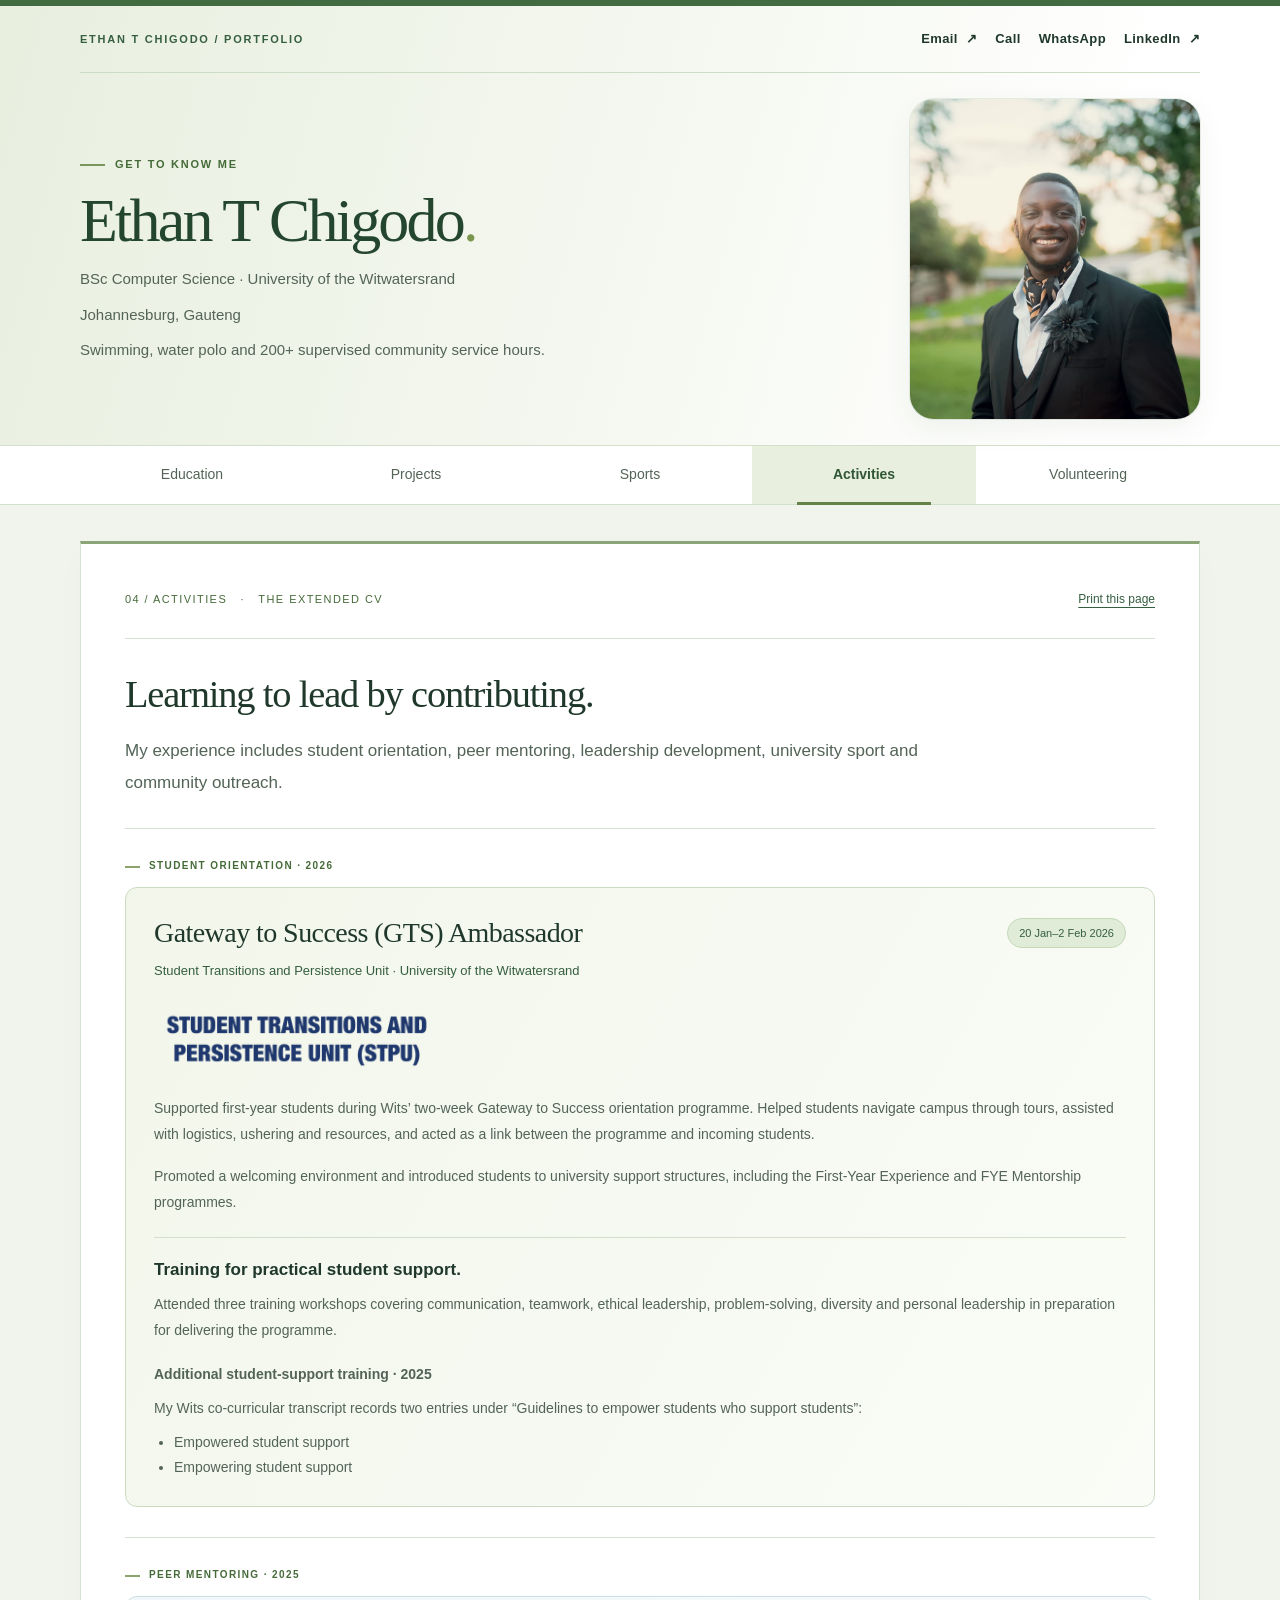
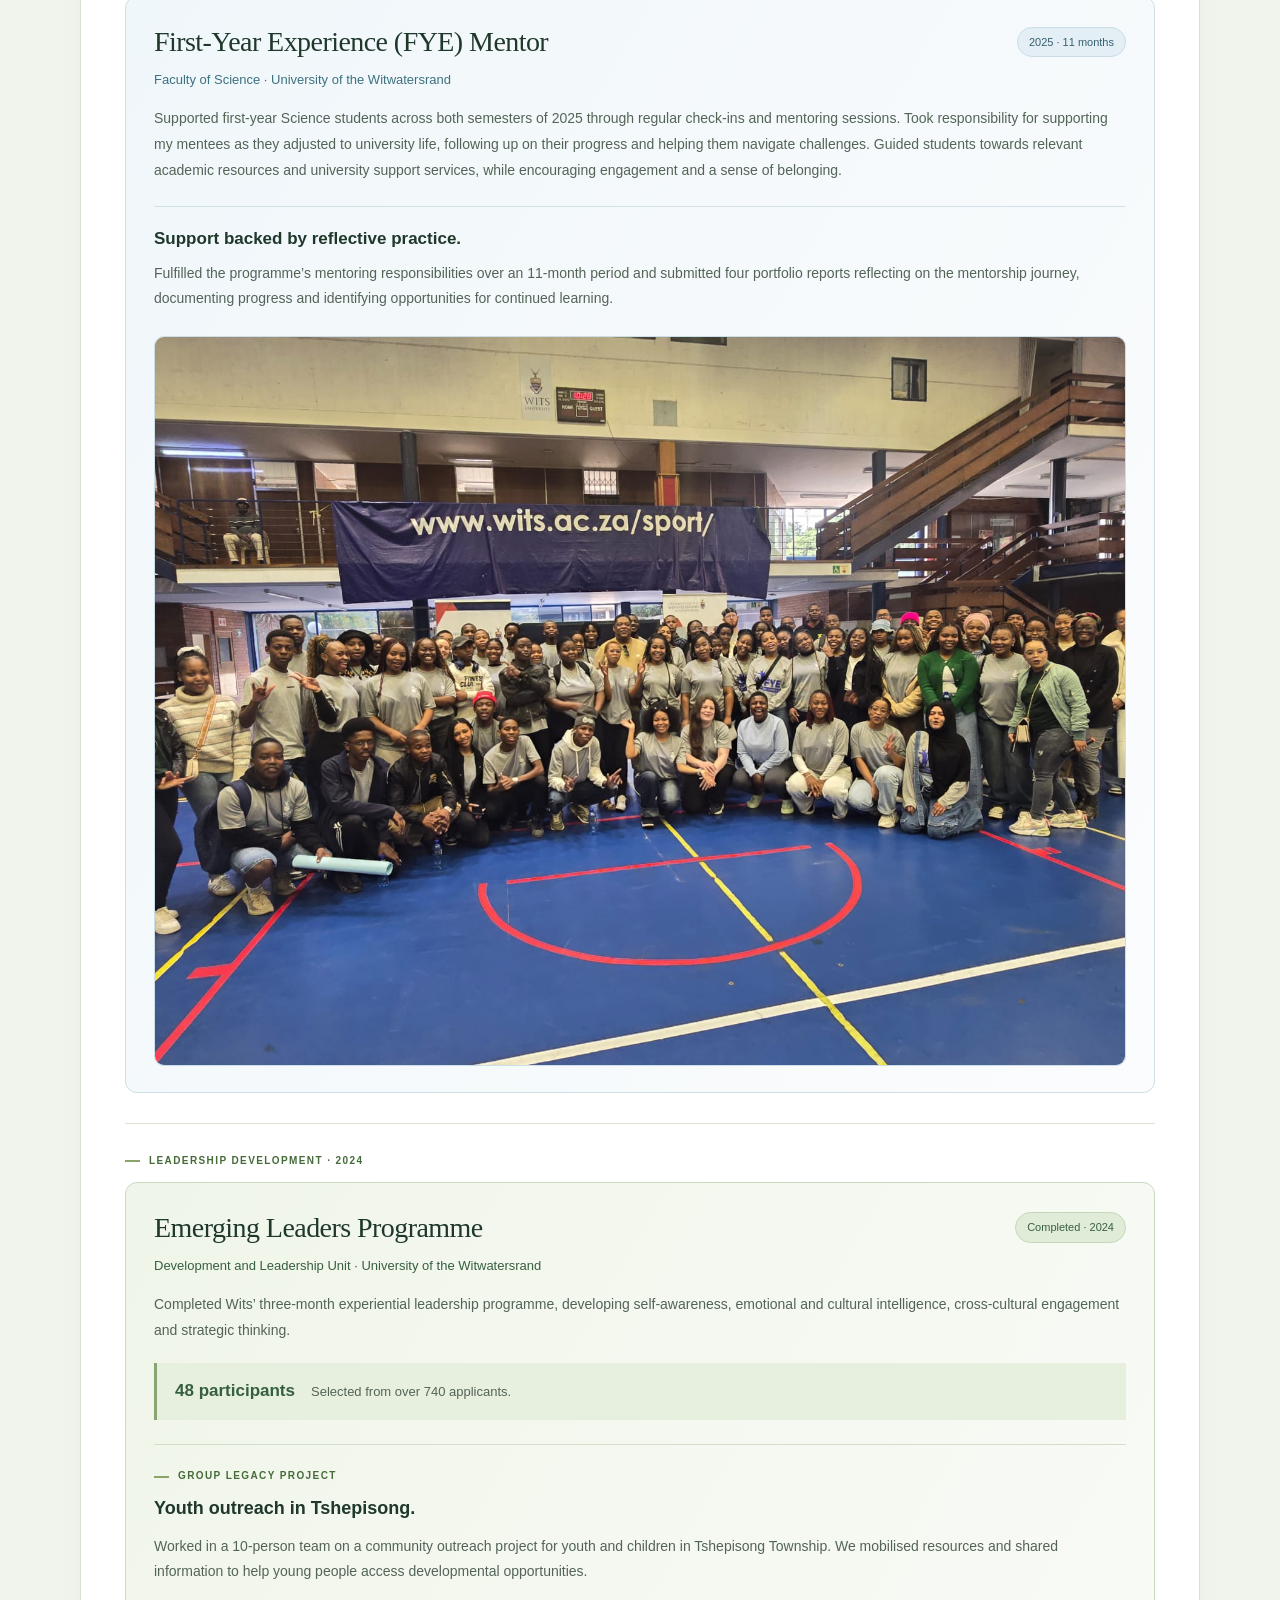
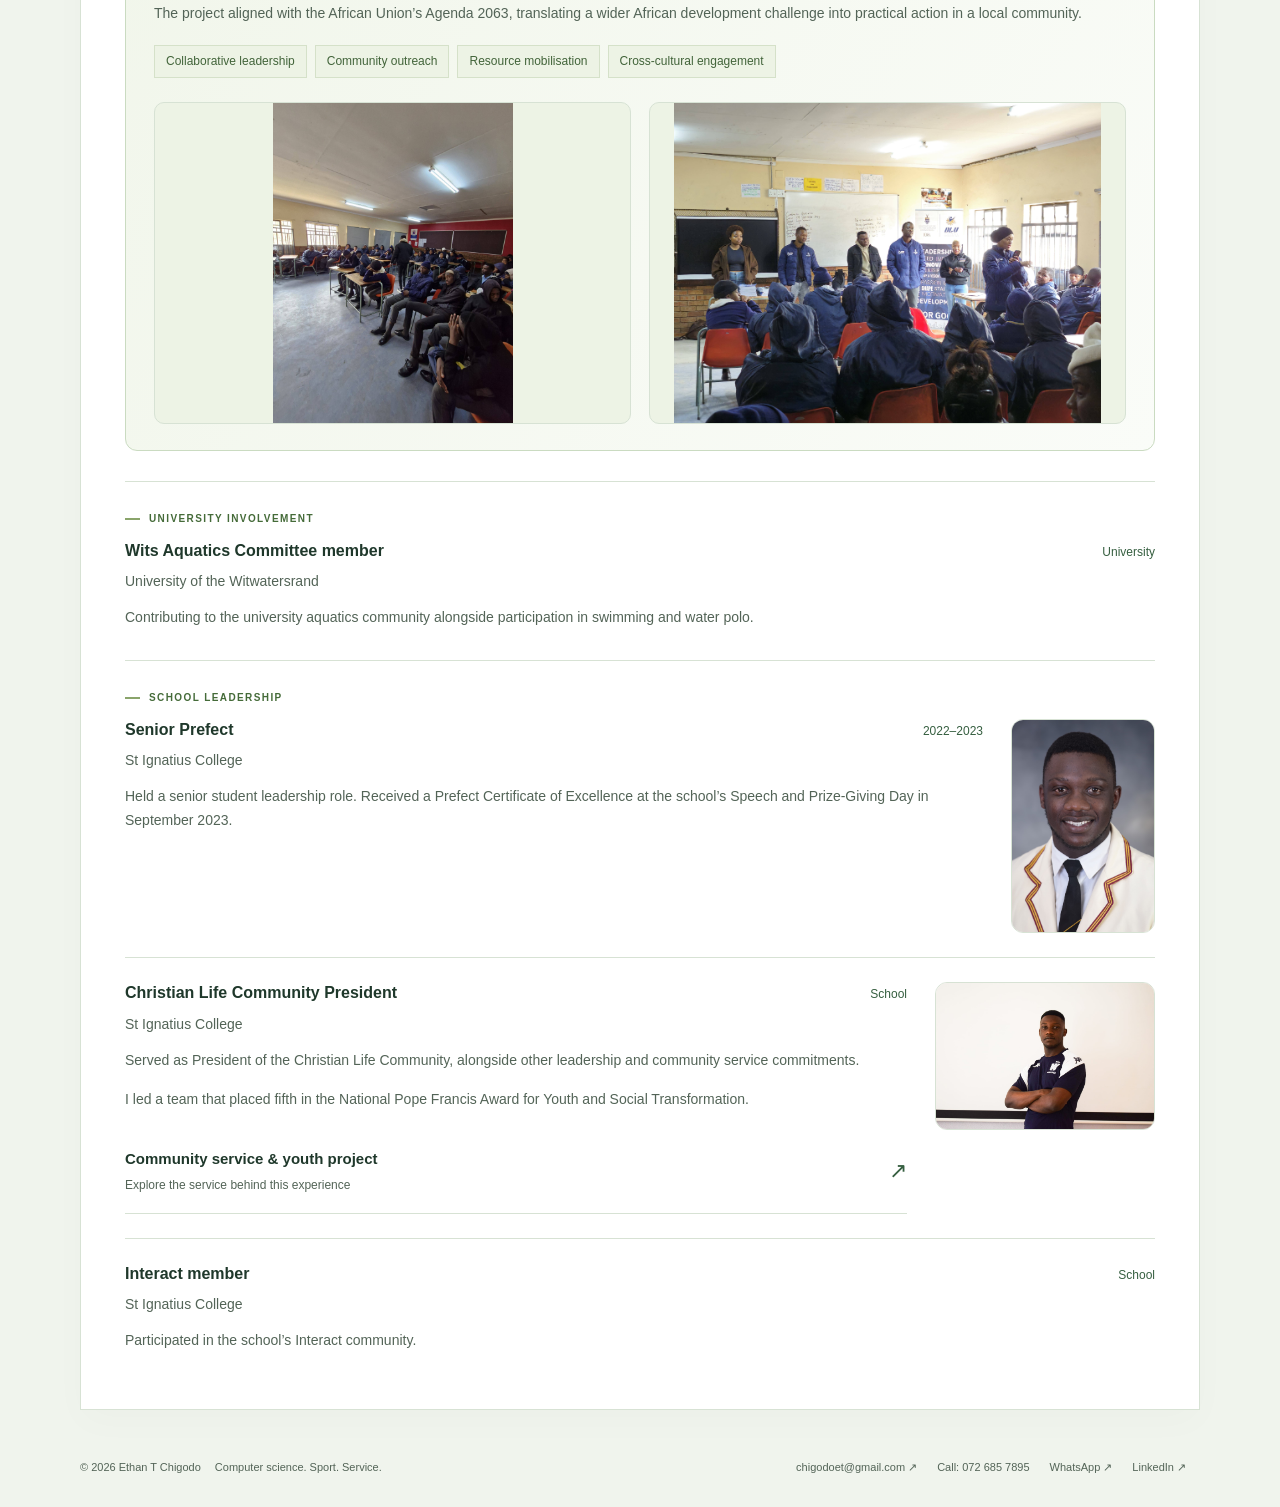
==== activities.html @ ea2d83c1 "Add two Tshepisong legacy project outreach photos" ====
<!doctype html>
<html lang="en"><head><meta charset="utf-8"><meta name="viewport" content="width=device-width, initial-scale=1"><meta name="robots" content="noindex,nofollow,noarchive"><meta name="description" content="Ethan T Chigodo — personal portfolio. Work, education, leadership, sport, and community service."><meta name="theme-color" content="#245c50"><title>Activities | Ethan T Chigodo</title><link rel="icon" href="favicon.svg"><style>
:root{--ink:#172d2b;--muted:#526563;--green:#245c50;--line:#dce3df;--paper:#fff;--wash:#f1f3ef;--serif:Georgia,"Times New Roman",serif}
*{box-sizing:border-box}html{scroll-behavior:smooth}body{margin:0;background:var(--wash);color:var(--ink);font-family:"Segoe UI",Arial,sans-serif;font-size:16px;line-height:1.7;-webkit-font-smoothing:antialiased}
a{color:inherit;text-underline-offset:5px}a:hover{color:var(--green)}a:focus-visible,button:focus-visible,summary:focus-visible{outline:3px solid #97742f;outline-offset:5px}
button{font:inherit}.wrap{width:min(1120px,calc(100% - 64px));margin:auto}.skip{position:absolute;top:-100px;left:24px;padding:12px 20px;background:#fff;z-index:10}.skip:focus{top:10px}
.masthead{background:var(--paper);border-top:6px solid var(--green)}.topline{display:flex;justify-content:space-between;align-items:center;padding:22px 0;border-bottom:1px solid var(--line);font-size:11px;letter-spacing:.16em;text-transform:uppercase;font-weight:600}.topline a{letter-spacing:.03em;text-transform:none;font-size:13px;text-decoration:none}.topline a span{margin-left:12px}
.identity{display:grid;grid-template-columns:1fr 156px;align-items:center;gap:64px;padding:38px 0 40px}.eyebrow{font-size:11px;letter-spacing:.16em;text-transform:uppercase;font-weight:650;color:var(--green);margin:0 0 12px}.name{font-family:var(--serif);font-size:clamp(38px,5.3vw,62px);font-weight:400;letter-spacing:-.045em;line-height:1.1;margin:0 0 12px}.role{font-size:15px;color:var(--green);font-weight:600;margin:0 0 12px}.intro{max-width:740px;margin:0;font-size:15px;color:var(--muted);line-height:1.7}
.portrait{aspect-ratio:4/5;background:#e7ece5;display:grid;place-content:center;position:relative;border:1px solid #d5dfd4;overflow:hidden}.portrait:before,.portrait:after{content:"";position:absolute;border:1px solid #cbd7c9;border-radius:50%;width:220px;height:220px;right:-110px;top:30px}.portrait:after{right:-65px;top:70px}.portrait span{font-family:var(--serif);font-size:54px;z-index:1;font-weight:400;color:#537164}.portrait small{font-size:9px;text-transform:uppercase;letter-spacing:.22em;text-align:center;z-index:1;margin-top:5px;color:#537164}
.navbar{border-top:1px solid var(--line);border-bottom:1px solid var(--line);background:#fff}.tabs{display:grid;grid-template-columns:repeat(5,1fr)}.tabs a{text-decoration:none;text-align:center;position:relative;padding:17px 8px;color:var(--muted);font-size:14px}.tabs a:hover{background:#f4f6f2;color:var(--green)}.tabs a[aria-current]{color:var(--green);font-weight:650}.tabs a[aria-current]:after{content:"";height:3px;background:var(--green);position:absolute;left:20%;right:20%;bottom:-1px}
.document{margin:36px auto 48px;background:#fff;border:1px solid var(--line);box-shadow:0 12px 35px #172d2b05;padding:40px 44px}.document-top{display:flex;align-items:center;justify-content:space-between;gap:20px;padding-bottom:24px;border-bottom:1px solid var(--line);margin-bottom:32px}.document-top p{margin:0;font-size:11px;letter-spacing:.13em;text-transform:uppercase;color:var(--muted)}.print{border:0;background:transparent;color:var(--green);font-size:12px;cursor:pointer;padding:5px 0;text-decoration:underline;text-underline-offset:4px}
.layout{display:grid;grid-template-columns:206px minmax(0,1fr);gap:48px}.sidebar{border-right:1px solid var(--line);padding-right:28px}.side-block{margin-bottom:30px}.side-block h2{font-size:10px;text-transform:uppercase;letter-spacing:.14em;color:var(--green);margin:0 0 12px}.side-block p{margin:0 0 10px;font-size:13px;color:var(--muted)}.side-block strong{display:block;color:var(--ink);font-weight:600}.side-block a{overflow-wrap:anywhere}.side-list{padding:0;margin:0;list-style:none;font-size:13px;color:var(--muted)}.side-list li{padding-bottom:8px}.side-note{border-top:1px solid var(--line);padding-top:20px;font-size:12px;color:var(--muted)}
h1{font-family:var(--serif);font-size:clamp(30px,3vw,40px);font-weight:400;line-height:1.2;letter-spacing:-.03em;margin:0 0 18px}h2{font-size:19px;line-height:1.35;font-weight:600;margin:0 0 13px}h3{font-size:16px;line-height:1.4;font-weight:600;margin:0 0 8px}p{margin:0 0 16px}.lead{font-size:17px;line-height:1.85;color:var(--muted)}.body-copy{color:var(--muted);font-size:15px}.section{border-top:1px solid var(--line);padding-top:28px;margin-top:30px}.section-label{font-size:10px;color:var(--green);text-transform:uppercase;letter-spacing:.14em;margin-bottom:13px;font-weight:600}.feature{background:#edf2ec;border-left:3px solid var(--green);padding:24px 26px;margin:24px 0}.feature p{font-size:15px;color:var(--muted);margin:0}.feature strong{color:var(--ink)}
.facts{display:grid;grid-template-columns:repeat(3,1fr);border-block:1px solid var(--line);margin:28px 0}.fact{padding:23px 18px 23px 0}.fact+.fact{padding-left:22px;border-left:1px solid var(--line)}.fact strong{display:block;font-family:var(--serif);font-size:30px;font-weight:400;line-height:1.25}.fact span{font-size:11px;color:var(--muted);display:block;margin-top:5px}
.link-row{display:flex;align-items:center;justify-content:space-between;gap:20px;border-bottom:1px solid var(--line);padding:18px 0;text-decoration:none}.link-row b{font-size:15px;display:block;font-weight:600}.link-row small{display:block;font-size:12px;color:var(--muted);margin-top:3px}.link-row .arrow{font-size:22px;color:var(--green)}.link-row:hover .arrow{transform:translateX(3px)}
.entry{padding:0 0 24px;margin-bottom:24px;border-bottom:1px solid var(--line)}.entry:last-child{margin-bottom:0;padding-bottom:0;border-bottom:0}.entry-top{display:flex;align-items:baseline;justify-content:space-between;gap:20px}.date{font-size:12px;color:var(--green);white-space:nowrap}.institution{color:var(--green);font-size:13px;margin:0 0 12px}.entry p,.entry li{font-size:14px;color:var(--muted)}.entry ul{padding-left:19px;margin:10px 0 0}.entry li{padding-left:3px;margin:5px 0}
.tags{display:flex;flex-wrap:wrap;gap:8px;list-style:none;padding:0;margin:18px 0 0}.tags li{border:1px solid var(--line);padding:5px 11px;font-size:12px;color:var(--muted);background:#fafbf9}
details{border-block-end:1px solid var(--line);padding:16px 0}summary{cursor:pointer;font-size:14px;color:var(--green);font-weight:600}details p{margin:14px 0 0;font-size:14px;color:var(--muted)}.results{width:100%;border-collapse:collapse;font-size:13px;margin-top:16px}.results th{text-align:left;font-size:10px;text-transform:uppercase;letter-spacing:.08em;color:var(--muted);font-weight:600}.results td,.results th{padding:10px 8px 10px 0;border-bottom:1px solid var(--line)}.results td:last-child,.results th:last-child{text-align:right}.results td:last-child{font-weight:600;color:var(--green)}
.footer{padding-bottom:30px;display:flex;justify-content:space-between;gap:18px;flex-wrap:wrap;font-size:11px;color:var(--muted)}.footer a{text-decoration:none}.footer span{margin-right:14px}.subtle{font-size:12px;color:var(--muted);margin-top:18px}
@media(max-width:850px){.identity{gap:28px;grid-template-columns:1fr 124px}.document{padding:30px}.layout{grid-template-columns:170px minmax(0,1fr);gap:28px}.sidebar{padding-right:20px}}
@media(max-width:640px){.wrap{width:calc(100% - 32px)}.topline{font-size:9px;padding:16px 0}.topline a{font-size:11px}.identity{grid-template-columns:1fr 78px;align-items:start;gap:16px;padding:28px 0}.name{font-size:36px}.portrait span{font-size:30px}.portrait small{font-size:6px;letter-spacing:.08em}.role{font-size:12px}.intro{font-size:13px;grid-column:1/-1}.identity-copy{display:contents}.identity .eyebrow,.identity .name,.identity .role{grid-column:1}.identity .eyebrow{margin-bottom:-8px}.identity .name{margin-bottom:-6px}.portrait{grid-column:2;grid-row:1/4}.intro{margin-top:0}.tabs a{font-size:11px;padding:16px 2px}.document{margin:20px auto 28px;padding:23px 20px}.document-top{margin-bottom:24px;padding-bottom:18px}.document-top p{font-size:9px}.layout{display:flex;flex-direction:column;gap:30px}.sidebar{order:2;border-right:0;border-top:1px solid var(--line);padding:26px 0 0;display:grid;grid-template-columns:1fr 1fr;gap:18px}.side-block{margin:0}.side-note{grid-column:1/-1;margin:0}.lead{font-size:15px}.facts{margin:24px 0}.fact{padding:18px 8px 18px 0}.fact+.fact{padding-left:12px}.fact strong{font-size:27px}.fact span{font-size:10px}.entry-top{display:block}.date{display:block;margin-bottom:8px}.feature{padding:20px}.footer{font-size:10px}}
@media(prefers-reduced-motion:reduce){html{scroll-behavior:auto}*{transition:none!important}}
@media print{@page{size:A4;margin:14mm}body{background:#fff;font-size:10pt}.wrap{width:100%;max-width:none}.masthead{border-top:3px solid var(--green)}.topline,.navbar,.print,.portrait,.footer,.skip{display:none!important}.identity{display:block;padding:20px 0}.name{font-size:32pt}.intro{font-size:10pt;max-width:none}.role{font-size:11pt}.document{border:0;box-shadow:none;margin:0;padding:10px 0}.document-top{padding-bottom:10px;margin-bottom:20px}.layout{display:block}.sidebar{display:none}h1{font-size:24pt}h2{font-size:13pt}.lead,.body-copy,.entry p,.entry li{font-size:10pt}.section{margin-top:18px;padding-top:18px}.entry,.feature,.facts,details{break-inside:avoid}.link-row{padding:10px 0}a{text-decoration:none}summary{list-style:none}details>*{display:block!important}.results{font-size:9pt}.feature{background:#f5f7f3;print-color-adjust:exact}}
/* Portrait: soft edge blending preserves the original photograph. */
.identity{grid-template-columns:minmax(0,1fr) 290px;gap:48px;padding-block:26px}
.portrait{width:290px;height:320px;aspect-ratio:auto;background:transparent;border:0;display:block;overflow:visible}
.portrait:before,.portrait:after{content:none}
.portrait img{display:block;width:100%;height:100%;object-fit:cover;object-position:50% 32%;border-radius:24px;}
@media(max-width:850px){.identity{grid-template-columns:minmax(0,1fr) 220px;gap:28px}.portrait{width:220px;height:270px}}
@media(max-width:640px){.identity{grid-template-columns:minmax(0,1fr) 112px;gap:16px;padding-block:28px}.portrait{width:112px;height:155px;align-self:center}.portrait img{border-radius:14px;object-position:50% 30%}.name{font-size:34px}}
@media print{.portrait{display:none!important}}

.layout.layout-wide{display:block}.layout-wide .content{width:100%;min-width:0}.layout-wide .lead,.layout-wide .body-copy{max-width:850px}.document-request{display:inline-flex;gap:28px;font-size:14px;padding:12px 18px;border:1px solid var(--line);text-decoration:none;color:var(--green);margin-top:10px}.document-request:hover{background:#edf2ec}
/* Greens echo the foliage in the portrait. */
:root{--green:#365f40;--ink:#1f382b;--muted:#536457;--line:#d7e2d4;--wash:#f0f4ed;--sage:#e6eedf}
.masthead{background:linear-gradient(105deg,#e8efdf 0%,#f4f7ef 48%,#fff 85%);border-top-color:#426b42}
.topline{border-bottom-color:#cddcc5}.topline>span{color:#365f40}
.eyebrow{display:flex;align-items:center;gap:10px;color:#456b39}
.eyebrow:before{content:"";width:25px;height:2px;background:#78965d;flex-shrink:0}
.name{color:#24462f}.name>span{color:#7b964e}.role{color:#456b39}
.portrait img{box-shadow:0 0 0 1px #66804e22,0 10px 28px #35552d12}
.navbar{border-color:#d2dfca}.tabs a:hover{background:#f0f5e9;color:#365f40}
.tabs a[aria-current]{background:#e8efdf;color:#305735}.tabs a[aria-current]:after{background:#648447}
.document{border-top:3px solid #8ba578}.document-top{border-bottom-color:#d7e2d4}.document-top p{color:#476b3a}
.section-label{color:#456b39}.section-label:before{content:"";display:inline-block;width:15px;height:2px;background:#8aa46b;vertical-align:middle;margin-right:9px}
.feature{background:#edf3e5;border-left-color:#6b8c4e}.fact strong{color:#426b36}
.tags li{background:#edf3e5;border-color:#d5e1c9;color:#42643a}
.document-request{border-color:#b7cba9;color:#365f40;background:#f6f9f1}.document-request:hover{background:#e6eedb}
.edu-jump a:hover,.edu-jump a[aria-current]{background:#e8efdf;color:#365f40}
.study-year>summary{background:#edf3e5}.course-card--cs{background:#f7faf2;border-color:#c0d3af}
@media print{.masthead{background:#fff}.document{border-top:0}.portrait img{box-shadow:none}}

/* Accessible photo viewer for touch, mouse, and keyboard. */
.portrait-open{display:block;position:relative;width:100%;height:100%;padding:0;border:0;background:transparent;border-radius:24px;cursor:zoom-in}
.portrait-open:focus-visible{outline:3px solid #648447;outline-offset:5px}
.portrait-expand{position:absolute;right:12px;bottom:12px;display:grid;place-items:center;width:34px;height:34px;border:1px solid #ffffff70;border-radius:50%;background:#24462fcc;color:#fff;font-size:24px;line-height:1;pointer-events:none}
.photo-viewer{border:0;padding:0;background:transparent;overflow:visible;max-width:calc(100vw - 40px);max-height:calc(100vh - 40px);max-height:calc(100dvh - 40px)}
.photo-viewer::backdrop{background:rgba(15,29,20,.78);backdrop-filter:blur(5px);-webkit-backdrop-filter:blur(5px)}
.photo-viewer img{display:block;width:auto;height:auto;max-width:min(90vw,720px);max-height:88vh;max-height:88dvh;object-fit:contain;border-radius:12px;box-shadow:0 18px 70px #0005}
.photo-close{position:absolute;top:10px;right:10px;display:grid;place-items:center;width:44px;height:44px;padding:0;border:1px solid #fff7;border-radius:50%;background:#fff;color:#24462f;font-size:30px;line-height:1;cursor:pointer;box-shadow:0 2px 12px #0003}
.photo-close:hover{background:#e8efdf}
html.photo-viewing{overflow:hidden}
@media(max-width:640px){.portrait-open{border-radius:14px}.portrait-expand{width:27px;height:27px;right:7px;bottom:7px;font-size:20px}.photo-viewer{max-width:calc(100vw - 24px)}.photo-viewer img{max-width:calc(100vw - 24px);max-height:88vh;max-height:88dvh;border-radius:10px}}
@media print{.photo-viewer,.portrait-expand{display:none!important}}

/* Keep the actual portrait in print and PDF output. */
@media print{
  html.photo-viewing{overflow:visible}
  .identity{display:grid!important;grid-template-columns:minmax(0,1fr) 30mm;align-items:center;gap:8mm;padding:6mm 0;break-inside:avoid}
  .identity-copy{display:block}.identity .eyebrow,.identity .name,.identity .role,.identity .intro{grid-column:auto;margin-bottom:3mm}
  .identity .intro{margin-bottom:0}
  .portrait{display:block!important;position:relative;width:30mm;height:38mm;grid-column:auto;grid-row:auto;align-self:center;overflow:hidden;border:0;background:transparent}
  .portrait-open{display:block;width:100%;height:100%;padding:0;border:0;background:transparent;outline:0!important;box-shadow:none}
  .portrait img{display:block;width:100%;height:100%;object-fit:cover;object-position:50% 32%;border-radius:3mm;box-shadow:none}
  .photo-viewer,.portrait-expand{display:none!important}
}

/* Contact links work directly on mobile and desktop. */
.topline{flex-wrap:wrap;gap:12px}.header-contact{display:flex;align-items:center;flex-wrap:wrap;gap:18px}
.header-contact a{white-space:nowrap}.topline .header-contact a span{margin-left:4px}
.footer-contact{display:flex;align-items:center;flex-wrap:wrap;gap:8px 20px}
.footer-contact a{white-space:nowrap}.footer-contact a:hover{text-decoration:underline}
.print-contact{display:none}
@media(max-width:640px){.header-contact{gap:16px}.footer-contact{gap:8px 15px}.topline{align-items:flex-start}}
@media print{.print-contact{display:block;font-size:9pt;line-height:1.6;color:var(--ink);margin:2mm 0 0}.print-contact a{white-space:nowrap}}
/* Six portfolio sections. */.tabs{grid-template-columns:repeat(6,minmax(0,1fr))}@media(max-width:640px){.tabs{grid-template-columns:repeat(3,minmax(0,1fr))}.tabs a{font-size:12px;padding:12px 4px}}/* A compact profile replaces the separate About page. */.tabs{grid-template-columns:repeat(5,minmax(0,1fr))}@media(max-width:640px){.identity{padding-block:17px}.tabs{grid-template-columns:repeat(3,minmax(0,1fr))}.tabs a{font-size:12px;padding:12px 4px}}.elp-section{scroll-margin-top:24px}.elp-card{padding:26px 28px;border:1px solid #cadbc1;border-radius:12px;background:linear-gradient(120deg,#f0f5e9,#fafcf8)}.elp-card .entry-top{align-items:center;margin-bottom:8px}.elp-card h2{font-family:var(--serif);font-size:28px;letter-spacing:-.02em;font-weight:400;margin:0}.elp-status{font-size:11px;color:#365f40;background:#e0ecd8;border:1px solid #c4d8b8;border-radius:20px;padding:5px 11px;white-space:nowrap}.elp-intro,.elp-legacy p{font-size:14px;line-height:1.85;color:var(--muted)}.elp-card .institution{margin-bottom:15px}.elp-selection{display:flex;align-items:baseline;flex-wrap:wrap;gap:8px 16px;margin:20px 0 24px;padding:14px 18px;border-left:3px solid #8aa574;background:#e7efdf}.elp-selection strong{font-size:17px;font-weight:600;color:#365f40}.elp-selection span{font-size:13px;color:var(--muted)}.elp-legacy{border-top:1px solid #d3dfcb;padding-top:22px}.elp-legacy .section-label{font-size:10px;line-height:1.7;color:#456b39;margin-bottom:12px}.elp-legacy h3{font-size:18px;margin-bottom:12px}.elp-legacy p:last-child{margin-bottom:0}@media(max-width:640px){.elp-card{padding:21px 18px}.elp-card .entry-top{display:flex;align-items:flex-start;flex-direction:column;gap:12px;margin-bottom:14px}.elp-card h2{font-size:26px}.elp-selection{padding:13px 15px;gap:3px 12px}.elp-status{font-size:10px}.elp-card .tags{gap:7px}.elp-card .tags li{font-size:11px;padding:4px 8px}}@media print{.elp-card{background:#fff;border:1px solid var(--line);padding:5mm;break-inside:avoid}.elp-card h2{font-size:18pt}.elp-selection{margin:4mm 0}.elp-intro,.elp-legacy p{font-size:10pt}.elp-status{font-size:8pt}.elp-selection strong{font-size:11pt}.elp-selection span{font-size:9pt}}.mentor-section{scroll-margin-top:24px}.mentor-card{background:linear-gradient(120deg,#f0f7fa,#fbfcfd);border-color:#cddfe5}.mentor-card .elp-status{background:#e3eff4;border-color:#c8dde6;color:#355f70}.mentor-card .institution{color:#3d7180}.mentor-reflection{border-top:1px solid #d3e1e7;padding-top:20px;margin-top:22px}.mentor-reflection h3{font-size:17px;margin-bottom:10px}.mentor-reflection p{font-size:14px;line-height:1.85;color:var(--muted);margin:0}.mentor-card .tags li{background:#edf4f7;border-color:#d2e2e8;color:#426976}@media print{.mentor-card{background:#fff}.mentor-reflection p{font-size:10pt}}.gts-section{scroll-margin-top:24px}.gts-card{background:linear-gradient(120deg,#f2f6ea,#fafcf7)}.gts-card .mentor-reflection{border-top-color:#d3dfcb}@media print{.gts-card{background:#fff}}/* Give the location its own, more prominent line. */.profile-location{display:block;font-size:18px;line-height:1.45;font-weight:600;color:var(--ink);margin-bottom:5px}.profile-summary{display:block}@media(max-width:640px){.profile-location{font-size:16px;line-height:1.4;margin-bottom:5px}}@media print{.profile-location{font-size:11pt}}/* Consistent supporting typography in the shared profile. */
.identity .role,.identity .intro,.identity .profile-location,.identity .profile-summary{font-family:"Segoe UI",Arial,sans-serif;font-size:15px;font-weight:400;line-height:1.7;color:var(--muted);letter-spacing:normal}
.identity .role{margin:0 0 10px}.identity .intro{margin:0}.identity .profile-location{margin:0 0 10px}.identity .profile-summary{margin:0}
@media(max-width:640px){.identity .role,.identity .intro,.identity .profile-location,.identity .profile-summary{font-size:13px;line-height:1.7}}
@media print{.identity .role,.identity .intro,.identity .profile-location,.identity .profile-summary{font-size:10pt;line-height:1.6}.identity .role,.identity .profile-location{margin-bottom:2mm}}
.prefect-entry{display:grid;grid-template-columns:minmax(0,1fr) 144px;gap:28px;align-items:start}.prefect-portrait{display:block;width:144px;height:auto;border-radius:12px;border:1px solid var(--line)}.prefect-copy{min-width:0}@media(max-width:640px){.prefect-entry{grid-template-columns:minmax(0,1fr) 96px;gap:16px}.prefect-portrait{width:96px}}@media print{.prefect-entry{grid-template-columns:minmax(0,1fr) 26mm;break-inside:avoid}.prefect-portrait{width:26mm}}
.clc-entry{display:grid;grid-template-columns:minmax(0,1fr) 220px;gap:28px;align-items:start}.clc-copy{min-width:0}.clc-portrait{display:block;width:220px;height:auto;border-radius:12px;border:1px solid var(--line)}@media(max-width:640px){.clc-entry{grid-template-columns:1fr;gap:16px}.clc-portrait{width:min(100%,220px)}}@media print{.clc-entry{grid-template-columns:minmax(0,1fr) 40mm;break-inside:avoid}.clc-portrait{width:40mm}}
.mentor-group-photo{margin:24px 0 0}.mentor-group-photo img{display:block;width:100%;height:auto;border-radius:10px;border:1px solid #cbdfe8}@media print{.mentor-group-photo{break-inside:avoid}.mentor-group-photo img{max-height:85mm;width:auto;max-width:100%;object-fit:contain}}
.stpu-logo{display:block;width:300px;max-width:100%;height:auto;margin:16px 0 22px}@media(max-width:640px){.stpu-logo{width:250px}}@media print{.stpu-logo{width:65mm;break-inside:avoid}}
.student-support-training{margin-top:18px}.student-support-training p{margin:0 0 8px}.student-support-training ul{margin:8px 0 0;padding-left:20px;color:var(--muted);font-size:14px;line-height:1.8}
.legacy-photo-gallery{display:grid;grid-template-columns:1fr 1fr;gap:18px;margin-top:24px;align-items:stretch}.legacy-photo-gallery figure{margin:0;min-width:0;background:#edf3e5;border:1px solid var(--line);border-radius:10px;overflow:hidden;display:grid;place-items:center}.legacy-photo-gallery img{display:block;width:100%;height:320px;object-fit:contain}@media(max-width:640px){.legacy-photo-gallery{grid-template-columns:1fr;gap:16px}.legacy-photo-gallery img{height:auto;max-height:380px;object-fit:contain}}@media print{.legacy-photo-gallery{grid-template-columns:1fr 1fr;gap:5mm;break-inside:avoid}.legacy-photo-gallery img{height:55mm}}
</style></head>
<body><a class="skip" href="#main">Skip to content</a><header class="masthead"><div class="wrap"><div class="topline"><span>Ethan T Chigodo / Portfolio</span><div class="header-contact" aria-label="Contact Ethan"><a href="mailto:chigodoet@gmail.com">Email <span aria-hidden="true">↗</span></a><a href="tel:+27726857895" aria-label="Call Ethan on +27 72 685 7895">Call</a><a href="https://wa.me/27726857895" aria-label="WhatsApp Ethan on +27 72 685 7895">WhatsApp</a><a href="https://www.linkedin.com/in/ethan-t-chigodo-1a5294336/" target="_blank" rel="noopener noreferrer" aria-label="Ethan T Chigodo on LinkedIn (opens in a new tab)">LinkedIn <span aria-hidden="true">↗</span></a></div></div><div class="identity"><div class="identity-copy"><p class="eyebrow">Get to know me</p><p class="name">Ethan T Chigodo<span aria-hidden="true">.</span></p><p class="role">BSc Computer Science · University of the Witwatersrand</p><p class="intro"><span class="profile-location">Johannesburg, Gauteng</span><span class="profile-summary">Swimming, water polo and 200+ supervised community service hours.</span></p><p class="print-contact"><a href="mailto:chigodoet@gmail.com">chigodoet@gmail.com</a> · <a href="tel:+27726857895">+27 72 685 7895</a> · <a href="https://wa.me/27726857895">WhatsApp</a> · <a href="https://www.linkedin.com/in/ethan-t-chigodo-1a5294336/">LinkedIn</a></p></div><div class="portrait"><button class="portrait-open" type="button" aria-label="Enlarge photo of Ethan T Chigodo" aria-haspopup="dialog" aria-controls="portrait-viewer"><img src="images/ethan-portrait.jpg" alt="Ethan T Chigodo" width="290" height="320" decoding="async" fetchpriority="high"></button></div></div></div></header><nav class="navbar" aria-label="Main navigation"><div class="wrap tabs"><a href="education.html?v=profile-20261021">Education</a><a href="projects.html?v=profile-20261021">Projects</a><a href="sports.html?v=profile-20261021">Sports</a><a href="activities.html?v=profile-20261021" aria-current="page">Activities</a><a href="volunteering.html?v=profile-20261021">Volunteering</a></div></nav>
<main id="main" class="wrap document"><div class="document-top"><p>04 / Activities &nbsp; · &nbsp; The extended CV</p><button class="print" type="button" onclick="window.print()">Print this page</button></div><div class="layout layout-wide"><div class="content"><h1>Learning to lead by contributing.</h1><p class="lead">My experience includes student orientation, peer mentoring, leadership development, university sport and community outreach.</p><section class="section gts-section" id="gts-ambassador" aria-labelledby="gts-title"><p class="section-label">Student orientation · 2026</p><div class="elp-card gts-card"><div class="entry-top"><h2 id="gts-title">Gateway to Success (GTS) Ambassador</h2><span class="elp-status">20 Jan–2 Feb 2026</span></div><p class="institution">Student Transitions and Persistence Unit · University of the Witwatersrand</p><img class="stpu-logo" src="images/wits-stpu-logo.png" alt="Student Transitions and Persistence Unit (STPU)" loading="lazy" decoding="async"><p class="elp-intro">Supported first-year students during Wits’ two-week Gateway to Success orientation programme. Helped students navigate campus through tours, assisted with logistics, ushering and resources, and acted as a link between the programme and incoming students.</p><p class="elp-intro">Promoted a welcoming environment and introduced students to university support structures, including the First-Year Experience and FYE Mentorship programmes.</p><div class="mentor-reflection"><h3>Training for practical student support.</h3><p>Attended three training workshops covering communication, teamwork, ethical leadership, problem-solving, diversity and personal leadership in preparation for delivering the programme.</p><div class="student-support-training"><p><strong>Additional student-support training · 2025</strong></p><p>My Wits co-curricular transcript records two entries under “Guidelines to empower students who support students”:</p><ul><li>Empowered student support</li><li>Empowering student support</li></ul></div></div></div></section><section class="section mentor-section" id="fye-mentoring" aria-labelledby="mentor-title"><p class="section-label">Peer mentoring · 2025</p><div class="elp-card mentor-card"><div class="entry-top"><h2 id="mentor-title">First-Year Experience (FYE) Mentor</h2><span class="elp-status">2025 · 11 months</span></div><p class="institution">Faculty of Science · University of the Witwatersrand</p><p class="elp-intro">Supported first-year Science students across both semesters of 2025 through regular check-ins and mentoring sessions. Took responsibility for supporting my mentees as they adjusted to university life, following up on their progress and helping them navigate challenges. Guided students towards relevant academic resources and university support services, while encouraging engagement and a sense of belonging.</p><div class="mentor-reflection"><h3>Support backed by reflective practice.</h3><p>Fulfilled the programme’s mentoring responsibilities over an 11-month period and submitted four portfolio reports reflecting on the mentorship journey, documenting progress and identifying opportunities for continued learning.</p></div><figure class="mentor-group-photo"><img src="images/fye-mentor-group-2025.jpg" alt="Group photo from the Wits First-Year Experience mentoring programme" width="1600" height="1200" loading="lazy" decoding="async"></figure></div></section><section class="section elp-section" id="emerging-leaders" aria-labelledby="elp-title">
<p class="section-label">Leadership development · 2024</p>
<div class="elp-card"><div class="entry-top"><h2 id="elp-title">Emerging Leaders Programme</h2><span class="elp-status">Completed · 2024</span></div><p class="institution">Development and Leadership Unit · University of the Witwatersrand</p>
<p class="elp-intro">Completed Wits’ three-month experiential leadership programme, developing self-awareness, emotional and cultural intelligence, cross-cultural engagement and strategic thinking.</p>
<p class="elp-selection"><strong>48 participants</strong><span>Selected from over 740 applicants.</span></p>
<div class="elp-legacy"><p class="section-label">Group legacy project</p><h3>Youth outreach in Tshepisong.</h3><p>Worked in a 10-person team on a community outreach project for youth and children in Tshepisong Township. We mobilised resources and shared information to help young people access developmental opportunities.</p><p>The project aligned with the African Union’s Agenda 2063, translating a wider African development challenge into practical action in a local community.</p></div>
<ul class="tags" aria-label="Leadership experience"><li>Collaborative leadership</li><li>Community outreach</li><li>Resource mobilisation</li><li>Cross-cultural engagement</li></ul><div class="legacy-photo-gallery" aria-label="Tshepisong youth outreach photos"><figure><img src="images/legacy-classroom.jpg" alt="Learners taking part in a classroom session during the Tshepisong youth outreach project" width="3000" height="4000" loading="lazy" decoding="async"></figure><figure><img src="images/legacy-team.jpg" alt="The outreach team speaking with learners in a classroom in Tshepisong" width="4080" height="3060" loading="lazy" decoding="async"></figure></div></div></section><section class="section"><p class="section-label">University involvement</p><article class="entry"><div class="entry-top"><h3>Wits Aquatics Committee member</h3><span class="date">University</span></div><p class="institution">University of the Witwatersrand</p><p>Contributing to the university aquatics community alongside participation in swimming and water polo.</p></article></section><section class="section"><p class="section-label">School leadership</p><article class="entry prefect-entry" id="senior-prefect"><div class="prefect-copy"><div class="entry-top"><h3>Senior Prefect</h3><span class="date">2022–2023</span></div><p class="institution">St Ignatius College</p><p>Held a senior student leadership role. Received a Prefect Certificate of Excellence at the school’s Speech and Prize-Giving Day in September 2023.</p></div><img class="prefect-portrait" src="images/senior-prefect-portrait.jpg" alt="Ethan in his St Ignatius College school blazer" width="1708" height="2560" loading="lazy" decoding="async"></article><article class="entry clc-entry" id="christian-life-community"><div class="clc-copy"><div class="entry-top"><h3>Christian Life Community President</h3><span class="date">School</span></div><p class="institution">St Ignatius College</p><p>Served as President of the Christian Life Community, alongside other leadership and community service commitments.</p><p>I led a team that placed fifth in the National Pope Francis Award for Youth and Social Transformation.</p><a class="link-row" href="volunteering.html?v=profile-20261021"><span><b>Community service & youth project</b><small>Explore the service behind this experience</small></span><span class="arrow" aria-hidden="true">↗</span></a></div><img class="clc-portrait" src="images/christian-life-community-portrait.jpg" alt="Ethan in his university aquatics shirt" width="1599" height="1066" loading="lazy" decoding="async"></article><article class="entry"><div class="entry-top"><h3>Interact member</h3><span class="date">School</span></div><p class="institution">St Ignatius College</p><p>Participated in the school’s Interact community.</p></article></section></div></div></main><footer class="wrap footer"><div><span>© 2026 Ethan T Chigodo</span><span>Computer science. Sport. Service.</span></div><div class="footer-contact"><a href="mailto:chigodoet@gmail.com">chigodoet@gmail.com ↗</a><a href="tel:+27726857895">Call: 072 685 7895</a><a href="https://wa.me/27726857895">WhatsApp ↗</a><a href="https://www.linkedin.com/in/ethan-t-chigodo-1a5294336/" target="_blank" rel="noopener noreferrer" aria-label="Ethan T Chigodo on LinkedIn (opens in a new tab)">LinkedIn <span aria-hidden="true">↗</span></a></div></footer><dialog class="photo-viewer" id="portrait-viewer" aria-label="Photo of Ethan T Chigodo"><button class="photo-close" type="button" aria-label="Close photo" autofocus><span aria-hidden="true">×</span></button><img src="images/ethan-portrait.jpg" alt="Ethan T Chigodo" width="817" height="1225" decoding="async"></dialog>
<script>
(function(){
  const trigger=document.querySelector(".portrait-open");
  const viewer=document.getElementById("portrait-viewer");
  const close=viewer.querySelector(".photo-close");
  trigger.addEventListener("click",function(){
    viewer.showModal();
    document.documentElement.classList.add("photo-viewing");
  });
  close.addEventListener("click",function(){viewer.close();});
  viewer.addEventListener("click",function(event){if(event.target===viewer)viewer.close();});
  viewer.addEventListener("close",function(){document.documentElement.classList.remove("photo-viewing");});
})();
</script></body></html>
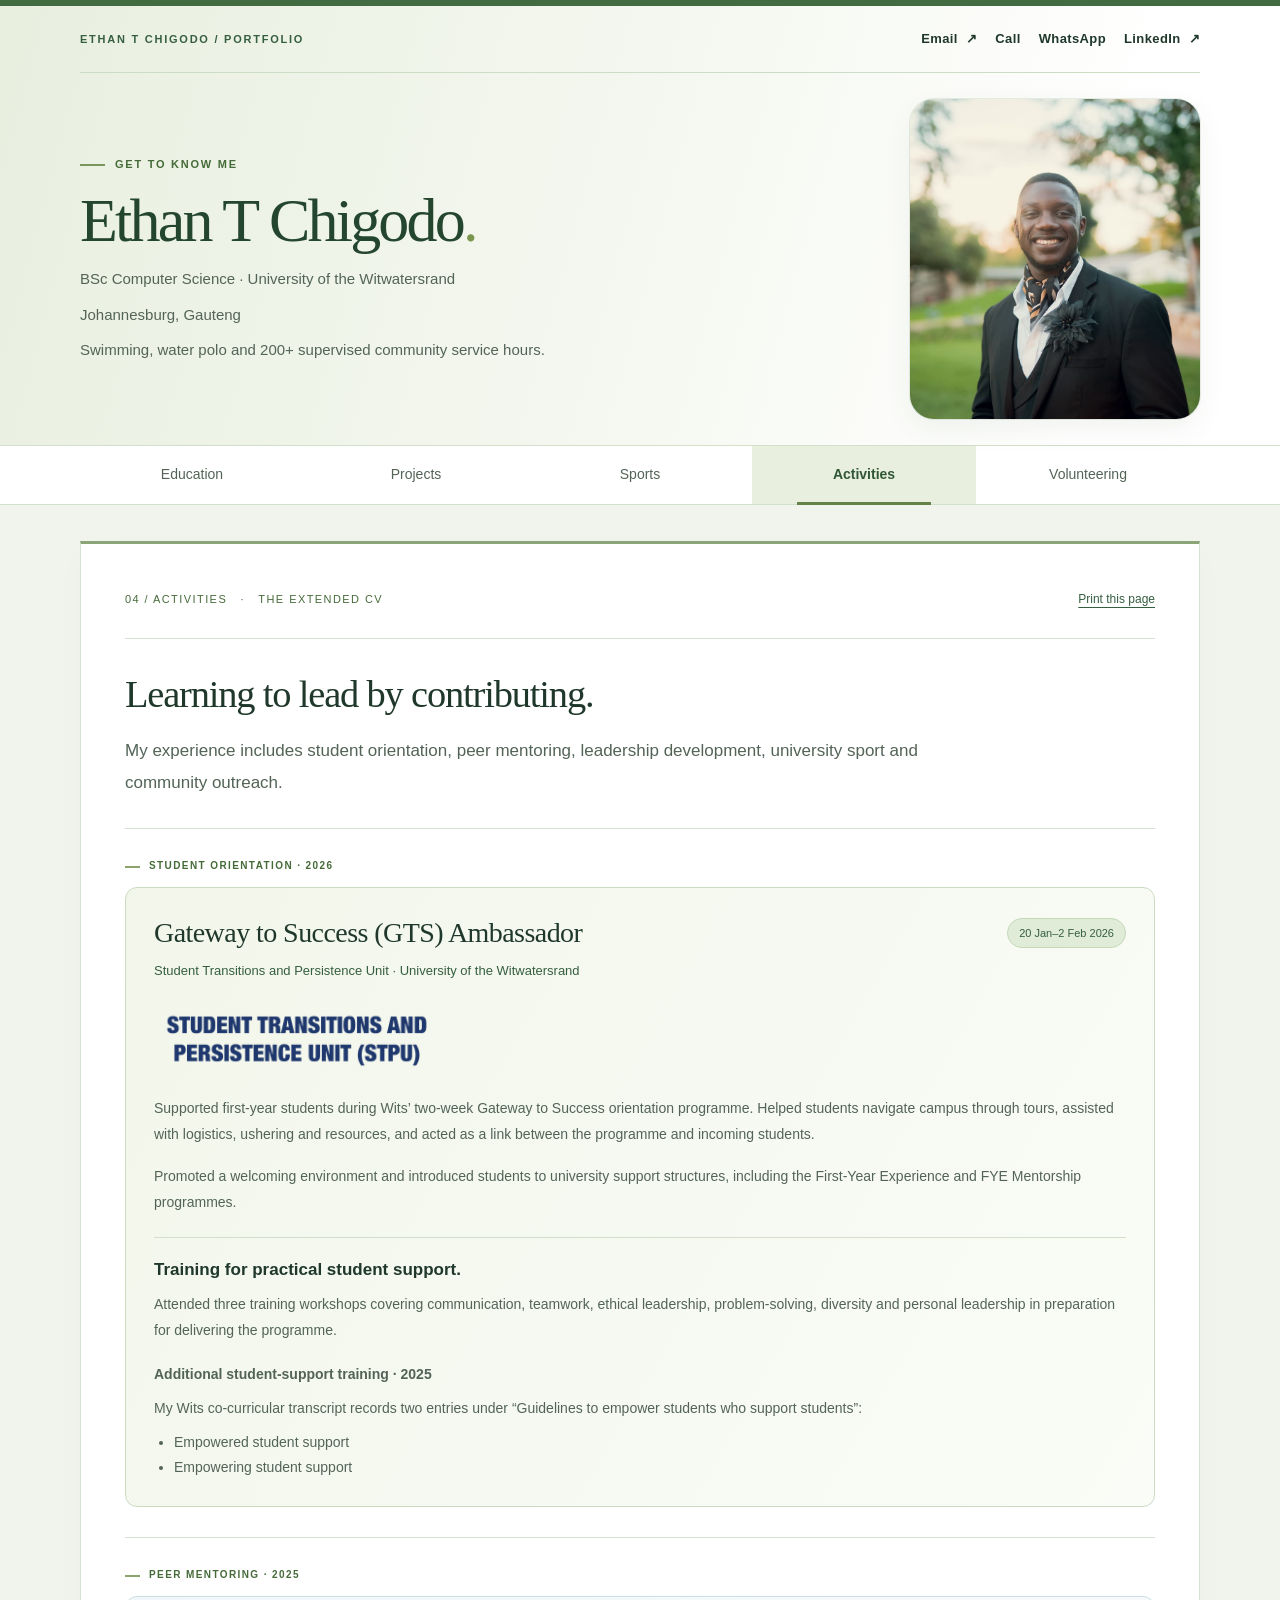
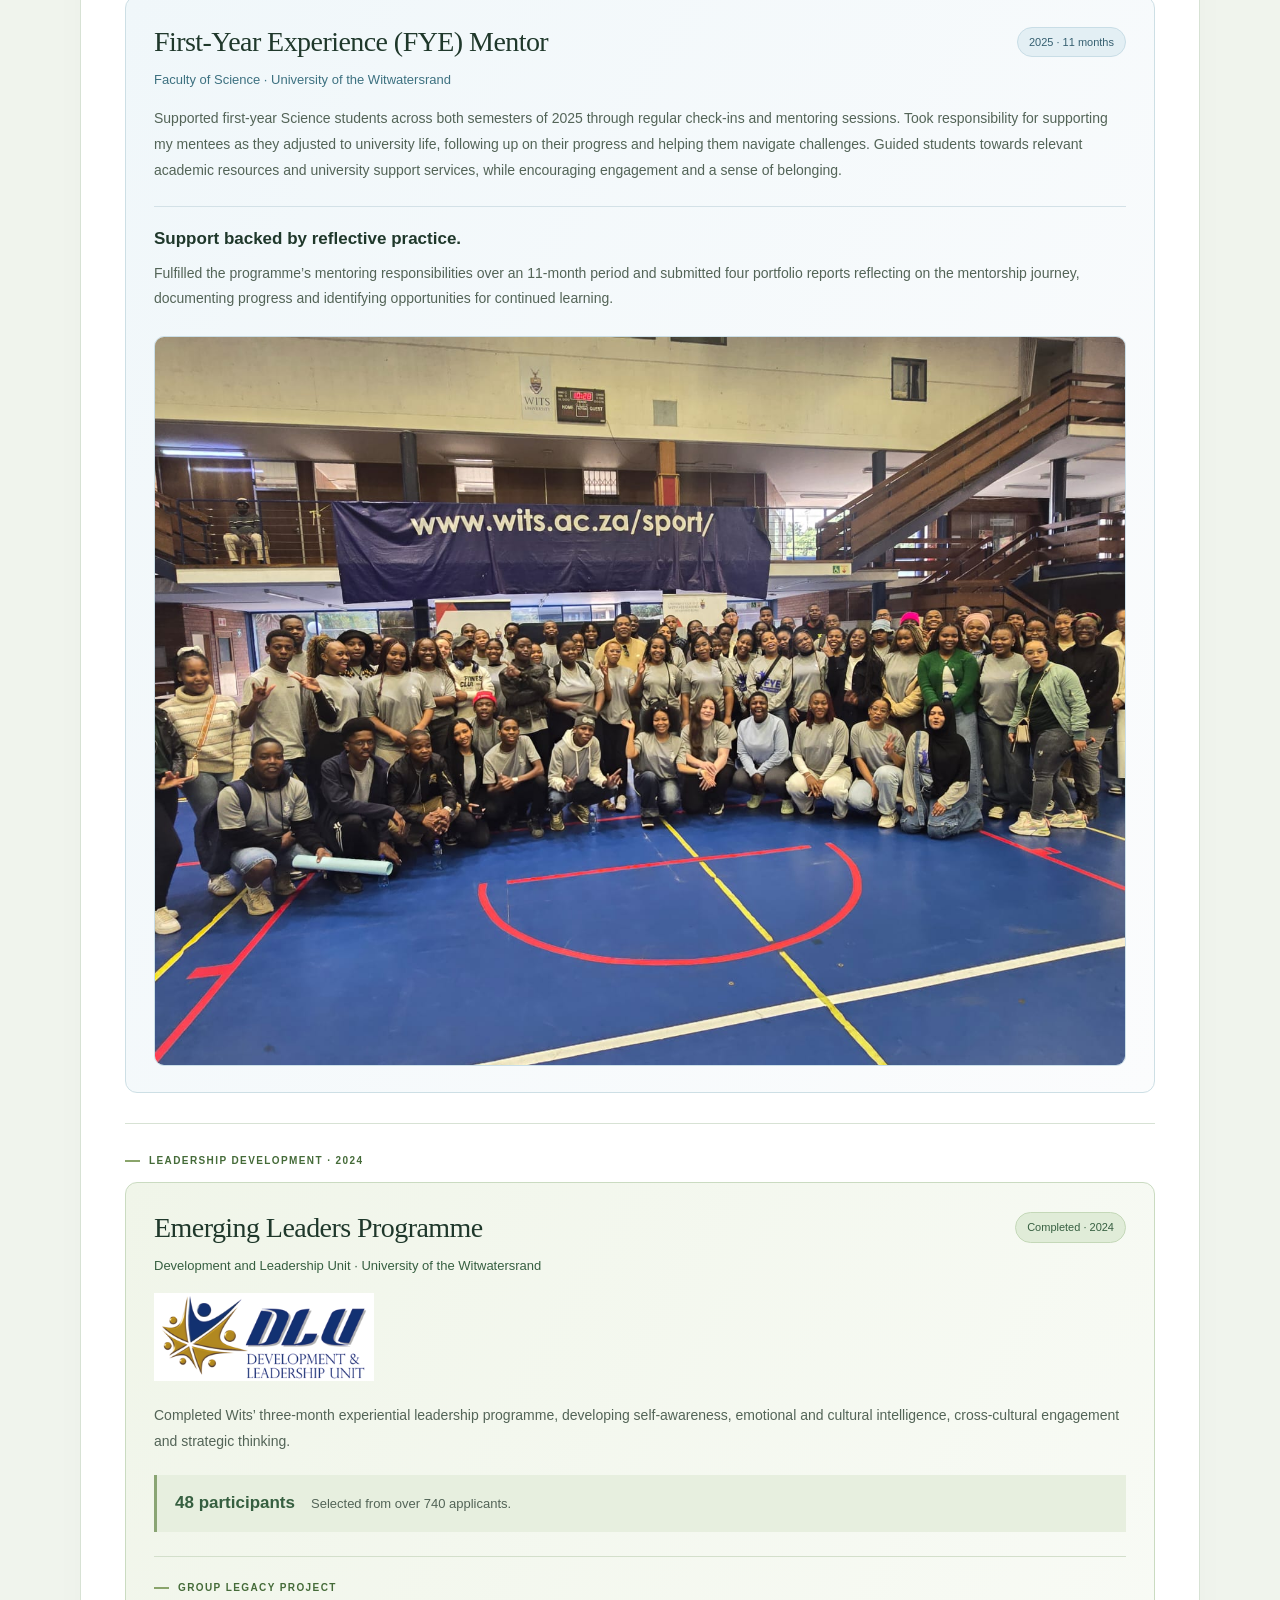
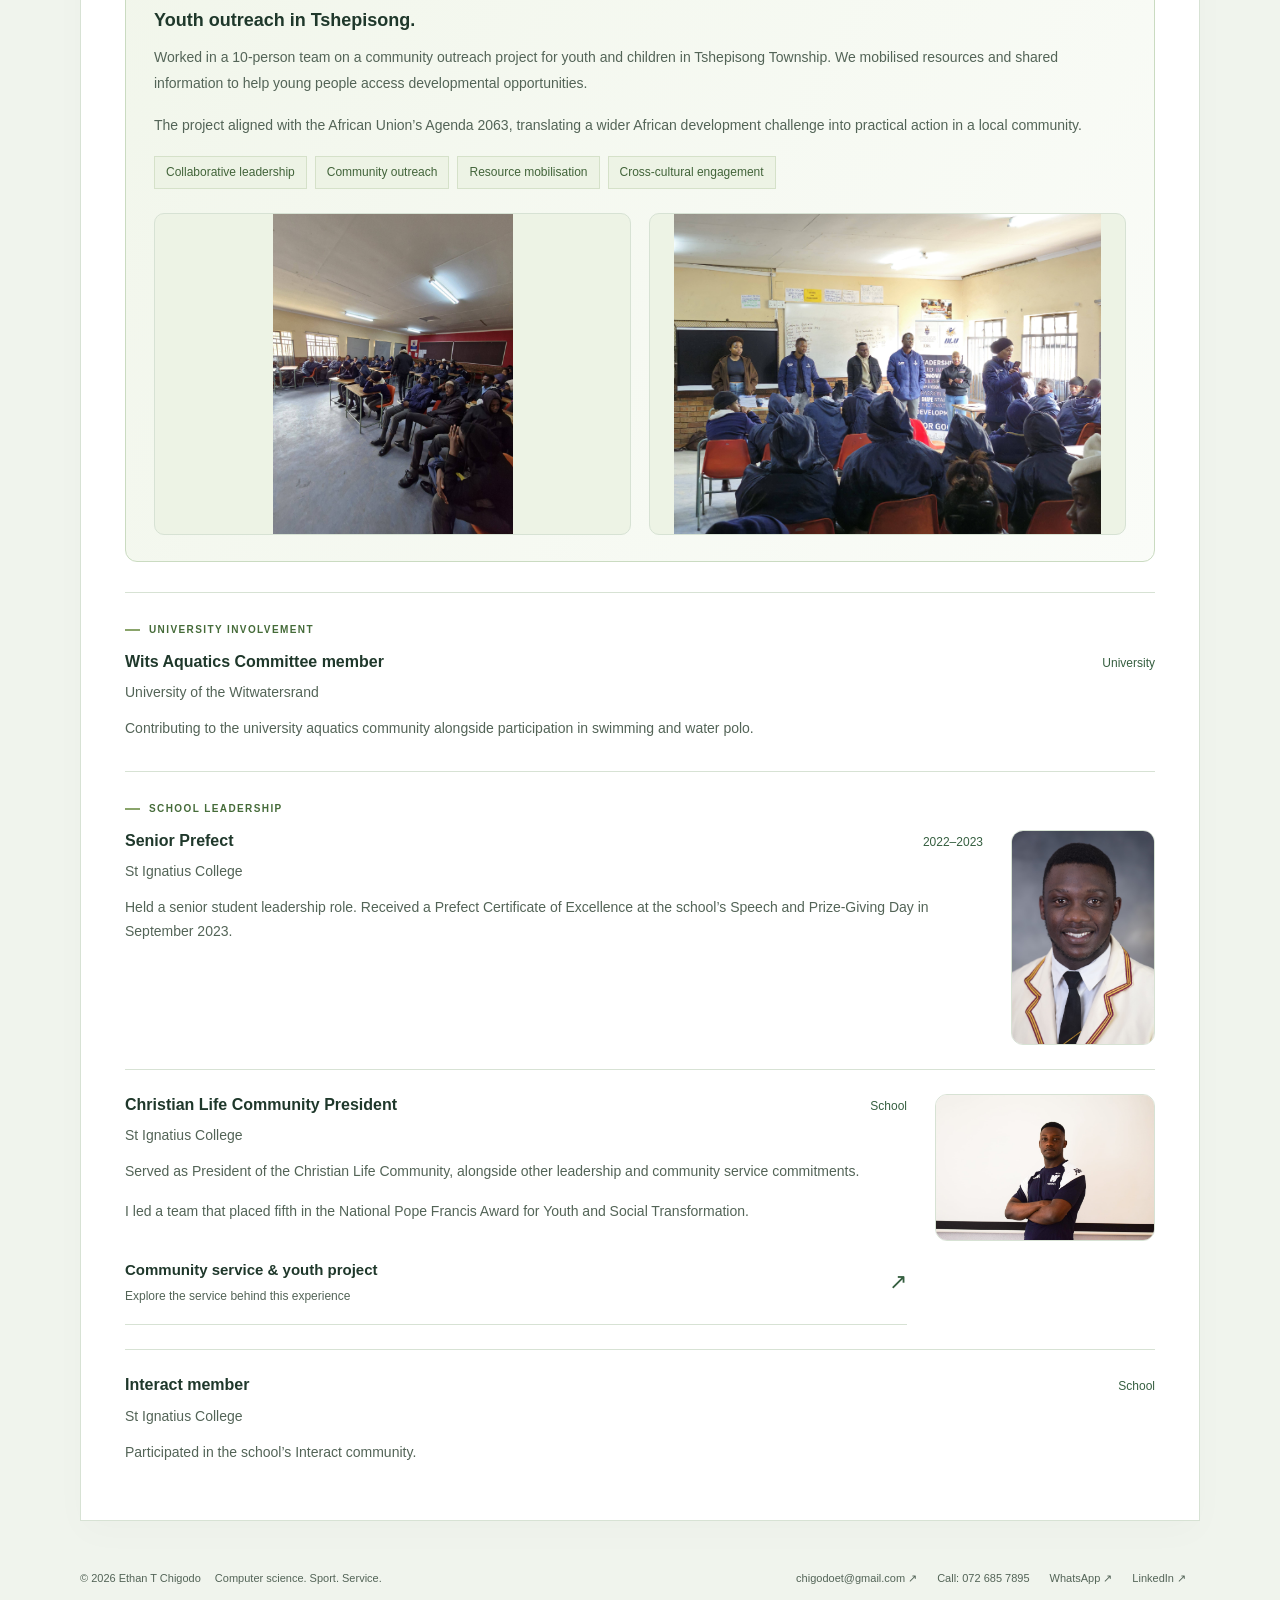
==== commit d176926b: "Add Wits DLU logo to Emerging Leaders Programme" ====
--- a/activities.html
+++ b/activities.html
@@ -94,11 +94,12 @@
 .stpu-logo{display:block;width:300px;max-width:100%;height:auto;margin:16px 0 22px}@media(max-width:640px){.stpu-logo{width:250px}}@media print{.stpu-logo{width:65mm;break-inside:avoid}}
 .student-support-training{margin-top:18px}.student-support-training p{margin:0 0 8px}.student-support-training ul{margin:8px 0 0;padding-left:20px;color:var(--muted);font-size:14px;line-height:1.8}
 .legacy-photo-gallery{display:grid;grid-template-columns:1fr 1fr;gap:18px;margin-top:24px;align-items:stretch}.legacy-photo-gallery figure{margin:0;min-width:0;background:#edf3e5;border:1px solid var(--line);border-radius:10px;overflow:hidden;display:grid;place-items:center}.legacy-photo-gallery img{display:block;width:100%;height:320px;object-fit:contain}@media(max-width:640px){.legacy-photo-gallery{grid-template-columns:1fr;gap:16px}.legacy-photo-gallery img{height:auto;max-height:380px;object-fit:contain}}@media print{.legacy-photo-gallery{grid-template-columns:1fr 1fr;gap:5mm;break-inside:avoid}.legacy-photo-gallery img{height:55mm}}
+.dlu-logo{display:block;width:220px;max-width:100%;height:auto;margin:16px 0 22px}@media(max-width:640px){.dlu-logo{width:190px}}@media print{.dlu-logo{width:45mm;break-inside:avoid}}
 </style></head>
 <body><a class="skip" href="#main">Skip to content</a><header class="masthead"><div class="wrap"><div class="topline"><span>Ethan T Chigodo / Portfolio</span><div class="header-contact" aria-label="Contact Ethan"><a href="mailto:chigodoet@gmail.com">Email <span aria-hidden="true">↗</span></a><a href="tel:+27726857895" aria-label="Call Ethan on +27 72 685 7895">Call</a><a href="https://wa.me/27726857895" aria-label="WhatsApp Ethan on +27 72 685 7895">WhatsApp</a><a href="https://www.linkedin.com/in/ethan-t-chigodo-1a5294336/" target="_blank" rel="noopener noreferrer" aria-label="Ethan T Chigodo on LinkedIn (opens in a new tab)">LinkedIn <span aria-hidden="true">↗</span></a></div></div><div class="identity"><div class="identity-copy"><p class="eyebrow">Get to know me</p><p class="name">Ethan T Chigodo<span aria-hidden="true">.</span></p><p class="role">BSc Computer Science · University of the Witwatersrand</p><p class="intro"><span class="profile-location">Johannesburg, Gauteng</span><span class="profile-summary">Swimming, water polo and 200+ supervised community service hours.</span></p><p class="print-contact"><a href="mailto:chigodoet@gmail.com">chigodoet@gmail.com</a> · <a href="tel:+27726857895">+27 72 685 7895</a> · <a href="https://wa.me/27726857895">WhatsApp</a> · <a href="https://www.linkedin.com/in/ethan-t-chigodo-1a5294336/">LinkedIn</a></p></div><div class="portrait"><button class="portrait-open" type="button" aria-label="Enlarge photo of Ethan T Chigodo" aria-haspopup="dialog" aria-controls="portrait-viewer"><img src="images/ethan-portrait.jpg" alt="Ethan T Chigodo" width="290" height="320" decoding="async" fetchpriority="high"></button></div></div></div></header><nav class="navbar" aria-label="Main navigation"><div class="wrap tabs"><a href="education.html?v=profile-20261021">Education</a><a href="projects.html?v=profile-20261021">Projects</a><a href="sports.html?v=profile-20261021">Sports</a><a href="activities.html?v=profile-20261021" aria-current="page">Activities</a><a href="volunteering.html?v=profile-20261021">Volunteering</a></div></nav>
 <main id="main" class="wrap document"><div class="document-top"><p>04 / Activities &nbsp; · &nbsp; The extended CV</p><button class="print" type="button" onclick="window.print()">Print this page</button></div><div class="layout layout-wide"><div class="content"><h1>Learning to lead by contributing.</h1><p class="lead">My experience includes student orientation, peer mentoring, leadership development, university sport and community outreach.</p><section class="section gts-section" id="gts-ambassador" aria-labelledby="gts-title"><p class="section-label">Student orientation · 2026</p><div class="elp-card gts-card"><div class="entry-top"><h2 id="gts-title">Gateway to Success (GTS) Ambassador</h2><span class="elp-status">20 Jan–2 Feb 2026</span></div><p class="institution">Student Transitions and Persistence Unit · University of the Witwatersrand</p><img class="stpu-logo" src="images/wits-stpu-logo.png" alt="Student Transitions and Persistence Unit (STPU)" loading="lazy" decoding="async"><p class="elp-intro">Supported first-year students during Wits’ two-week Gateway to Success orientation programme. Helped students navigate campus through tours, assisted with logistics, ushering and resources, and acted as a link between the programme and incoming students.</p><p class="elp-intro">Promoted a welcoming environment and introduced students to university support structures, including the First-Year Experience and FYE Mentorship programmes.</p><div class="mentor-reflection"><h3>Training for practical student support.</h3><p>Attended three training workshops covering communication, teamwork, ethical leadership, problem-solving, diversity and personal leadership in preparation for delivering the programme.</p><div class="student-support-training"><p><strong>Additional student-support training · 2025</strong></p><p>My Wits co-curricular transcript records two entries under “Guidelines to empower students who support students”:</p><ul><li>Empowered student support</li><li>Empowering student support</li></ul></div></div></div></section><section class="section mentor-section" id="fye-mentoring" aria-labelledby="mentor-title"><p class="section-label">Peer mentoring · 2025</p><div class="elp-card mentor-card"><div class="entry-top"><h2 id="mentor-title">First-Year Experience (FYE) Mentor</h2><span class="elp-status">2025 · 11 months</span></div><p class="institution">Faculty of Science · University of the Witwatersrand</p><p class="elp-intro">Supported first-year Science students across both semesters of 2025 through regular check-ins and mentoring sessions. Took responsibility for supporting my mentees as they adjusted to university life, following up on their progress and helping them navigate challenges. Guided students towards relevant academic resources and university support services, while encouraging engagement and a sense of belonging.</p><div class="mentor-reflection"><h3>Support backed by reflective practice.</h3><p>Fulfilled the programme’s mentoring responsibilities over an 11-month period and submitted four portfolio reports reflecting on the mentorship journey, documenting progress and identifying opportunities for continued learning.</p></div><figure class="mentor-group-photo"><img src="images/fye-mentor-group-2025.jpg" alt="Group photo from the Wits First-Year Experience mentoring programme" width="1600" height="1200" loading="lazy" decoding="async"></figure></div></section><section class="section elp-section" id="emerging-leaders" aria-labelledby="elp-title">
 <p class="section-label">Leadership development · 2024</p>
-<div class="elp-card"><div class="entry-top"><h2 id="elp-title">Emerging Leaders Programme</h2><span class="elp-status">Completed · 2024</span></div><p class="institution">Development and Leadership Unit · University of the Witwatersrand</p>
+<div class="elp-card"><div class="entry-top"><h2 id="elp-title">Emerging Leaders Programme</h2><span class="elp-status">Completed · 2024</span></div><p class="institution">Development and Leadership Unit · University of the Witwatersrand</p><img class="dlu-logo" src="images/wits-dlu-logo.png" alt="DLU — Development and Leadership Unit" width="309" height="124" loading="lazy" decoding="async">
 <p class="elp-intro">Completed Wits’ three-month experiential leadership programme, developing self-awareness, emotional and cultural intelligence, cross-cultural engagement and strategic thinking.</p>
 <p class="elp-selection"><strong>48 participants</strong><span>Selected from over 740 applicants.</span></p>
 <div class="elp-legacy"><p class="section-label">Group legacy project</p><h3>Youth outreach in Tshepisong.</h3><p>Worked in a 10-person team on a community outreach project for youth and children in Tshepisong Township. We mobilised resources and shared information to help young people access developmental opportunities.</p><p>The project aligned with the African Union’s Agenda 2063, translating a wider African development challenge into practical action in a local community.</p></div>
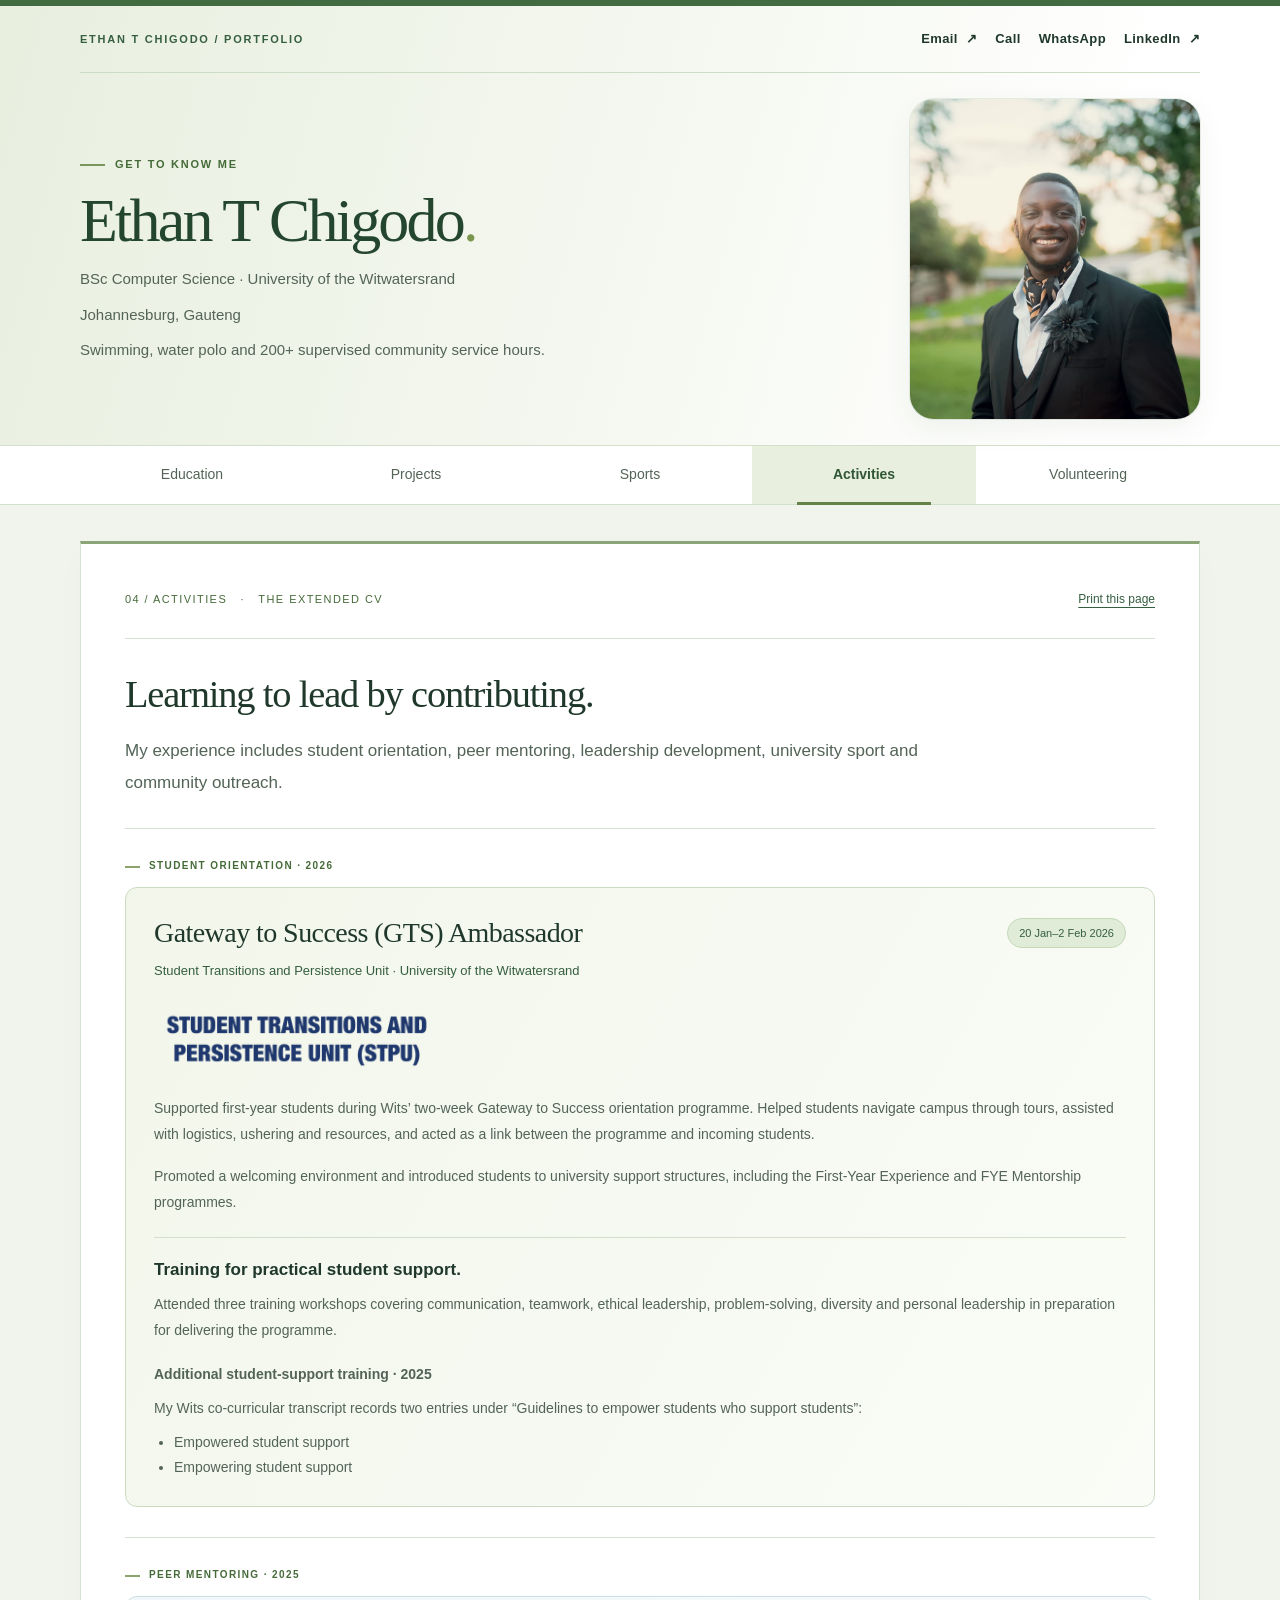
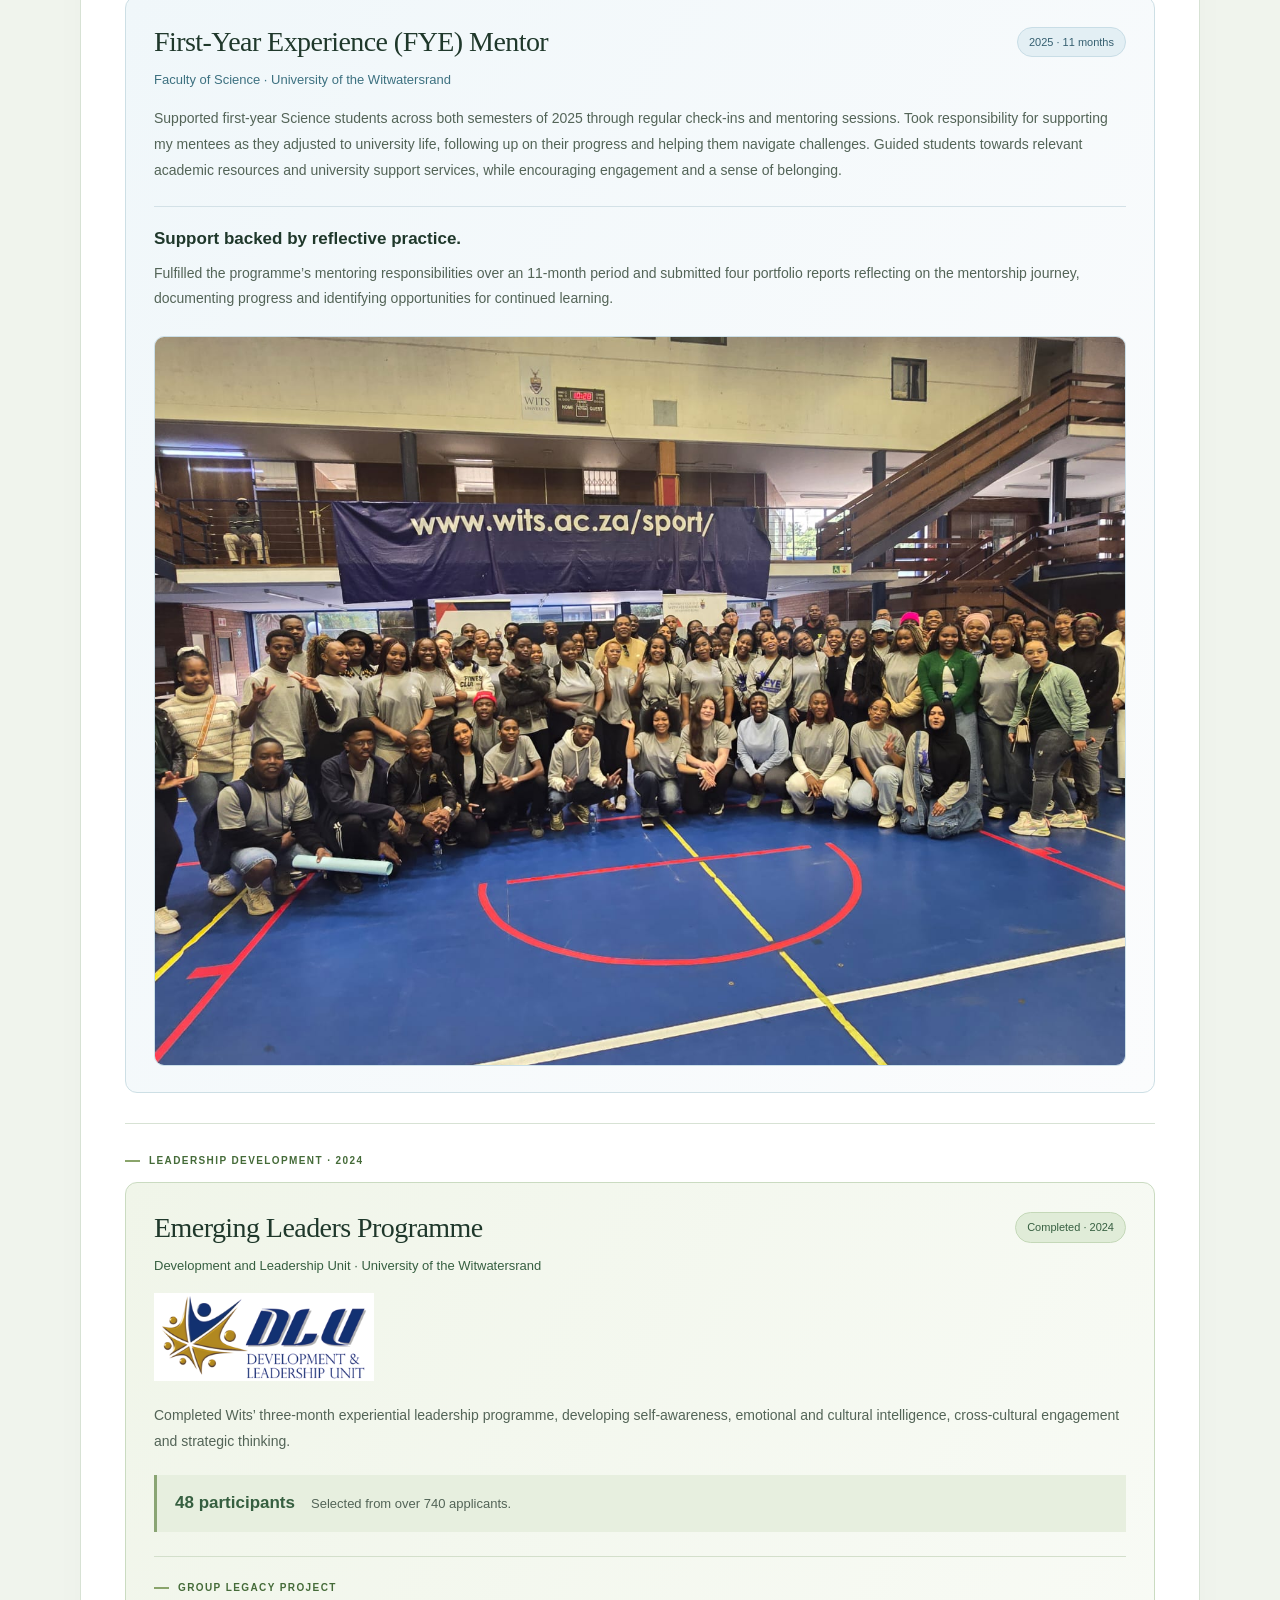
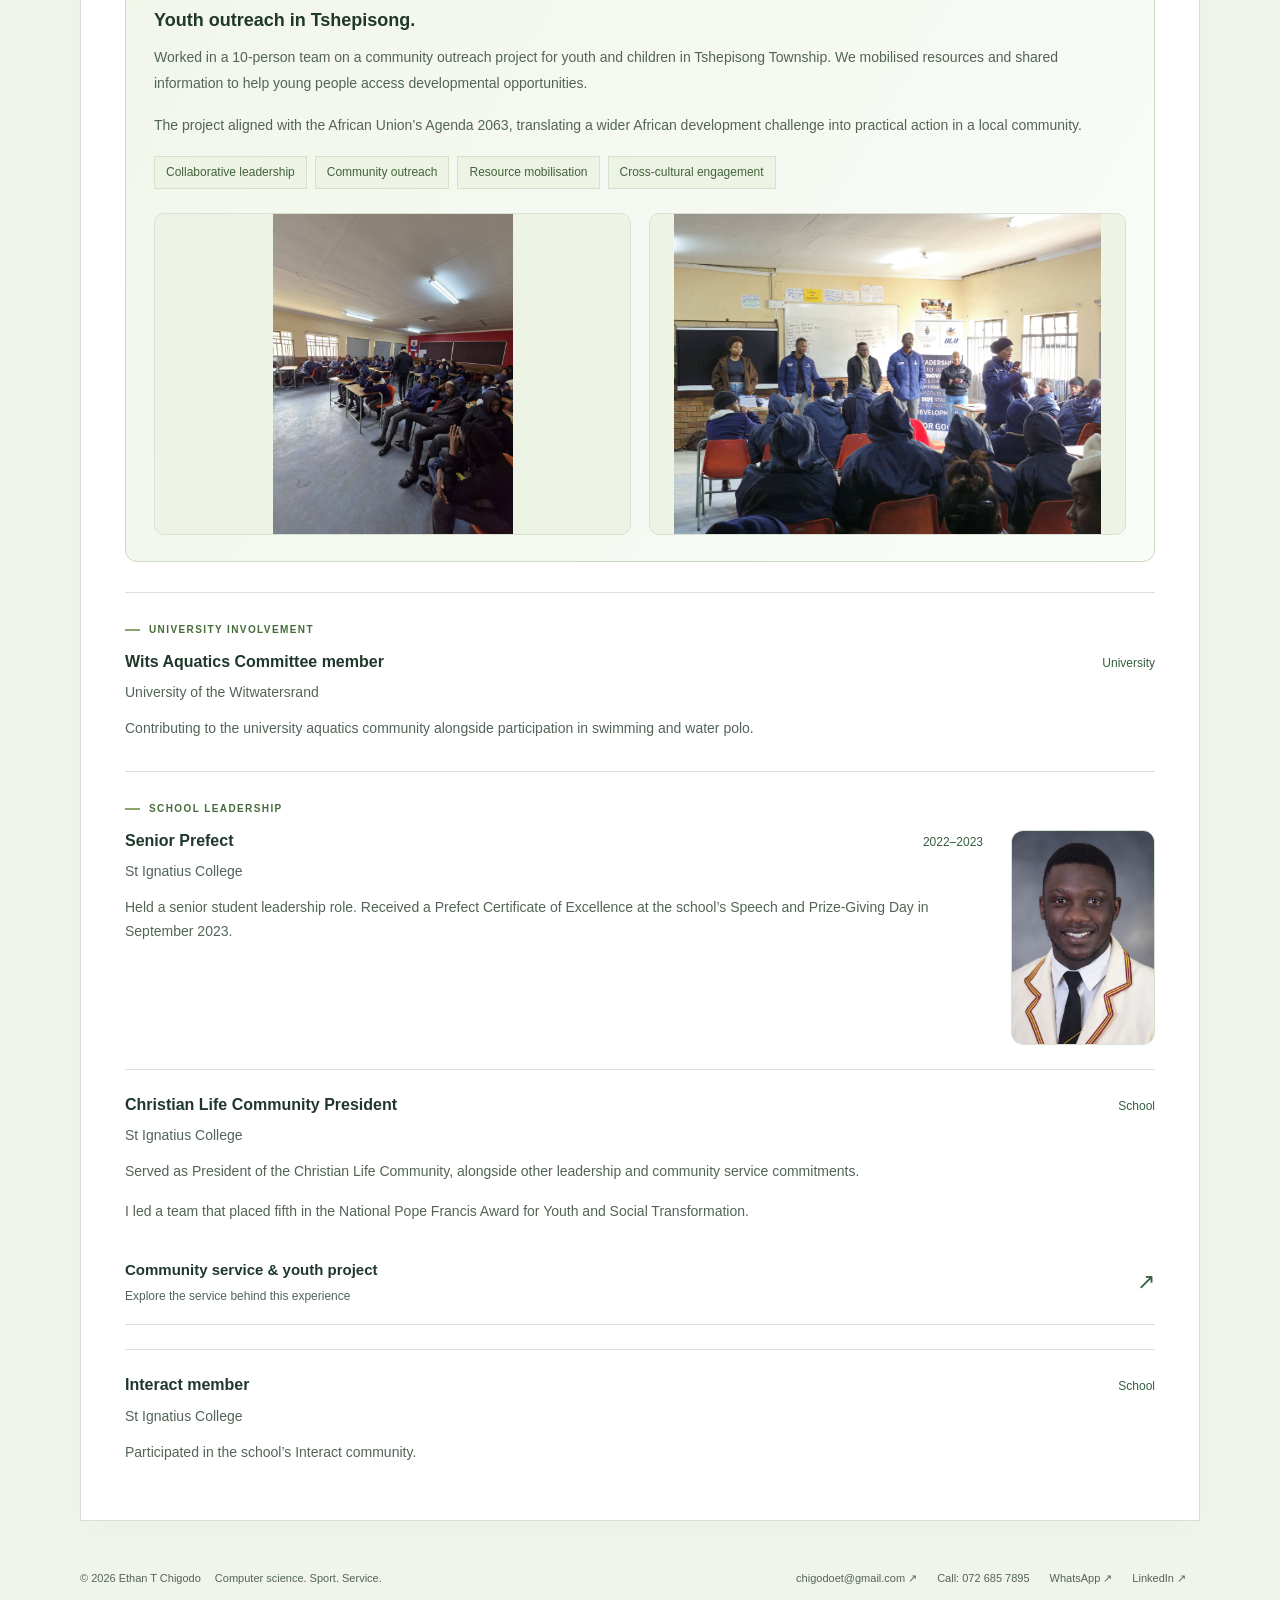
==== commit 5e7b96da: "Remove misplaced aquatics photo from Christian Life Community entry" ====
--- a/activities.html
+++ b/activities.html
@@ -103,7 +103,7 @@
 <p class="elp-intro">Completed Wits’ three-month experiential leadership programme, developing self-awareness, emotional and cultural intelligence, cross-cultural engagement and strategic thinking.</p>
 <p class="elp-selection"><strong>48 participants</strong><span>Selected from over 740 applicants.</span></p>
 <div class="elp-legacy"><p class="section-label">Group legacy project</p><h3>Youth outreach in Tshepisong.</h3><p>Worked in a 10-person team on a community outreach project for youth and children in Tshepisong Township. We mobilised resources and shared information to help young people access developmental opportunities.</p><p>The project aligned with the African Union’s Agenda 2063, translating a wider African development challenge into practical action in a local community.</p></div>
-<ul class="tags" aria-label="Leadership experience"><li>Collaborative leadership</li><li>Community outreach</li><li>Resource mobilisation</li><li>Cross-cultural engagement</li></ul><div class="legacy-photo-gallery" aria-label="Tshepisong youth outreach photos"><figure><img src="images/legacy-classroom.jpg" alt="Learners taking part in a classroom session during the Tshepisong youth outreach project" width="3000" height="4000" loading="lazy" decoding="async"></figure><figure><img src="images/legacy-team.jpg" alt="The outreach team speaking with learners in a classroom in Tshepisong" width="4080" height="3060" loading="lazy" decoding="async"></figure></div></div></section><section class="section"><p class="section-label">University involvement</p><article class="entry"><div class="entry-top"><h3>Wits Aquatics Committee member</h3><span class="date">University</span></div><p class="institution">University of the Witwatersrand</p><p>Contributing to the university aquatics community alongside participation in swimming and water polo.</p></article></section><section class="section"><p class="section-label">School leadership</p><article class="entry prefect-entry" id="senior-prefect"><div class="prefect-copy"><div class="entry-top"><h3>Senior Prefect</h3><span class="date">2022–2023</span></div><p class="institution">St Ignatius College</p><p>Held a senior student leadership role. Received a Prefect Certificate of Excellence at the school’s Speech and Prize-Giving Day in September 2023.</p></div><img class="prefect-portrait" src="images/senior-prefect-portrait.jpg" alt="Ethan in his St Ignatius College school blazer" width="1708" height="2560" loading="lazy" decoding="async"></article><article class="entry clc-entry" id="christian-life-community"><div class="clc-copy"><div class="entry-top"><h3>Christian Life Community President</h3><span class="date">School</span></div><p class="institution">St Ignatius College</p><p>Served as President of the Christian Life Community, alongside other leadership and community service commitments.</p><p>I led a team that placed fifth in the National Pope Francis Award for Youth and Social Transformation.</p><a class="link-row" href="volunteering.html?v=profile-20261021"><span><b>Community service & youth project</b><small>Explore the service behind this experience</small></span><span class="arrow" aria-hidden="true">↗</span></a></div><img class="clc-portrait" src="images/christian-life-community-portrait.jpg" alt="Ethan in his university aquatics shirt" width="1599" height="1066" loading="lazy" decoding="async"></article><article class="entry"><div class="entry-top"><h3>Interact member</h3><span class="date">School</span></div><p class="institution">St Ignatius College</p><p>Participated in the school’s Interact community.</p></article></section></div></div></main><footer class="wrap footer"><div><span>© 2026 Ethan T Chigodo</span><span>Computer science. Sport. Service.</span></div><div class="footer-contact"><a href="mailto:chigodoet@gmail.com">chigodoet@gmail.com ↗</a><a href="tel:+27726857895">Call: 072 685 7895</a><a href="https://wa.me/27726857895">WhatsApp ↗</a><a href="https://www.linkedin.com/in/ethan-t-chigodo-1a5294336/" target="_blank" rel="noopener noreferrer" aria-label="Ethan T Chigodo on LinkedIn (opens in a new tab)">LinkedIn <span aria-hidden="true">↗</span></a></div></footer><dialog class="photo-viewer" id="portrait-viewer" aria-label="Photo of Ethan T Chigodo"><button class="photo-close" type="button" aria-label="Close photo" autofocus><span aria-hidden="true">×</span></button><img src="images/ethan-portrait.jpg" alt="Ethan T Chigodo" width="817" height="1225" decoding="async"></dialog>
+<ul class="tags" aria-label="Leadership experience"><li>Collaborative leadership</li><li>Community outreach</li><li>Resource mobilisation</li><li>Cross-cultural engagement</li></ul><div class="legacy-photo-gallery" aria-label="Tshepisong youth outreach photos"><figure><img src="images/legacy-classroom.jpg" alt="Learners taking part in a classroom session during the Tshepisong youth outreach project" width="3000" height="4000" loading="lazy" decoding="async"></figure><figure><img src="images/legacy-team.jpg" alt="The outreach team speaking with learners in a classroom in Tshepisong" width="4080" height="3060" loading="lazy" decoding="async"></figure></div></div></section><section class="section"><p class="section-label">University involvement</p><article class="entry"><div class="entry-top"><h3>Wits Aquatics Committee member</h3><span class="date">University</span></div><p class="institution">University of the Witwatersrand</p><p>Contributing to the university aquatics community alongside participation in swimming and water polo.</p></article></section><section class="section"><p class="section-label">School leadership</p><article class="entry prefect-entry" id="senior-prefect"><div class="prefect-copy"><div class="entry-top"><h3>Senior Prefect</h3><span class="date">2022–2023</span></div><p class="institution">St Ignatius College</p><p>Held a senior student leadership role. Received a Prefect Certificate of Excellence at the school’s Speech and Prize-Giving Day in September 2023.</p></div><img class="prefect-portrait" src="images/senior-prefect-portrait.jpg" alt="Ethan in his St Ignatius College school blazer" width="1708" height="2560" loading="lazy" decoding="async"></article><article class="entry" id="christian-life-community"><div class="clc-copy"><div class="entry-top"><h3>Christian Life Community President</h3><span class="date">School</span></div><p class="institution">St Ignatius College</p><p>Served as President of the Christian Life Community, alongside other leadership and community service commitments.</p><p>I led a team that placed fifth in the National Pope Francis Award for Youth and Social Transformation.</p><a class="link-row" href="volunteering.html?v=profile-20261021"><span><b>Community service & youth project</b><small>Explore the service behind this experience</small></span><span class="arrow" aria-hidden="true">↗</span></a></div></article><article class="entry"><div class="entry-top"><h3>Interact member</h3><span class="date">School</span></div><p class="institution">St Ignatius College</p><p>Participated in the school’s Interact community.</p></article></section></div></div></main><footer class="wrap footer"><div><span>© 2026 Ethan T Chigodo</span><span>Computer science. Sport. Service.</span></div><div class="footer-contact"><a href="mailto:chigodoet@gmail.com">chigodoet@gmail.com ↗</a><a href="tel:+27726857895">Call: 072 685 7895</a><a href="https://wa.me/27726857895">WhatsApp ↗</a><a href="https://www.linkedin.com/in/ethan-t-chigodo-1a5294336/" target="_blank" rel="noopener noreferrer" aria-label="Ethan T Chigodo on LinkedIn (opens in a new tab)">LinkedIn <span aria-hidden="true">↗</span></a></div></footer><dialog class="photo-viewer" id="portrait-viewer" aria-label="Photo of Ethan T Chigodo"><button class="photo-close" type="button" aria-label="Close photo" autofocus><span aria-hidden="true">×</span></button><img src="images/ethan-portrait.jpg" alt="Ethan T Chigodo" width="817" height="1225" decoding="async"></dialog>
 <script>
 (function(){
   const trigger=document.querySelector(".portrait-open");
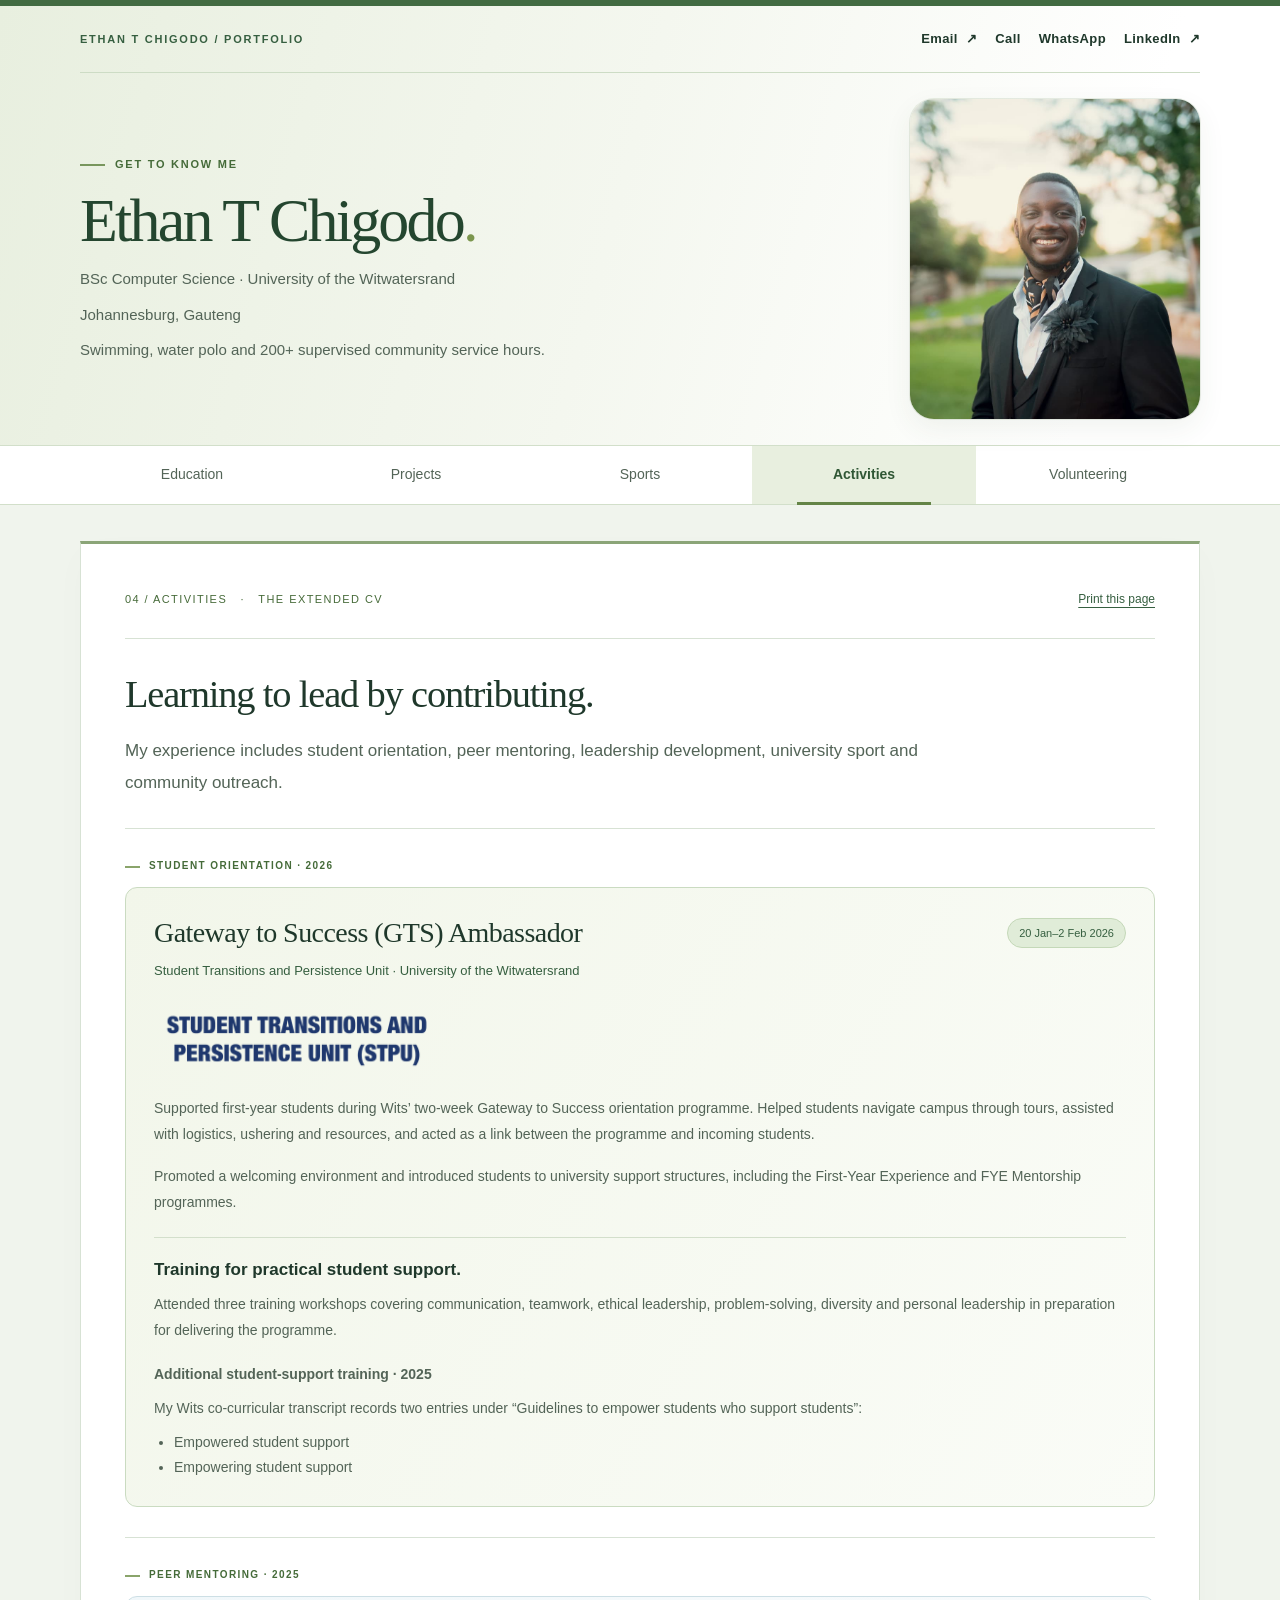
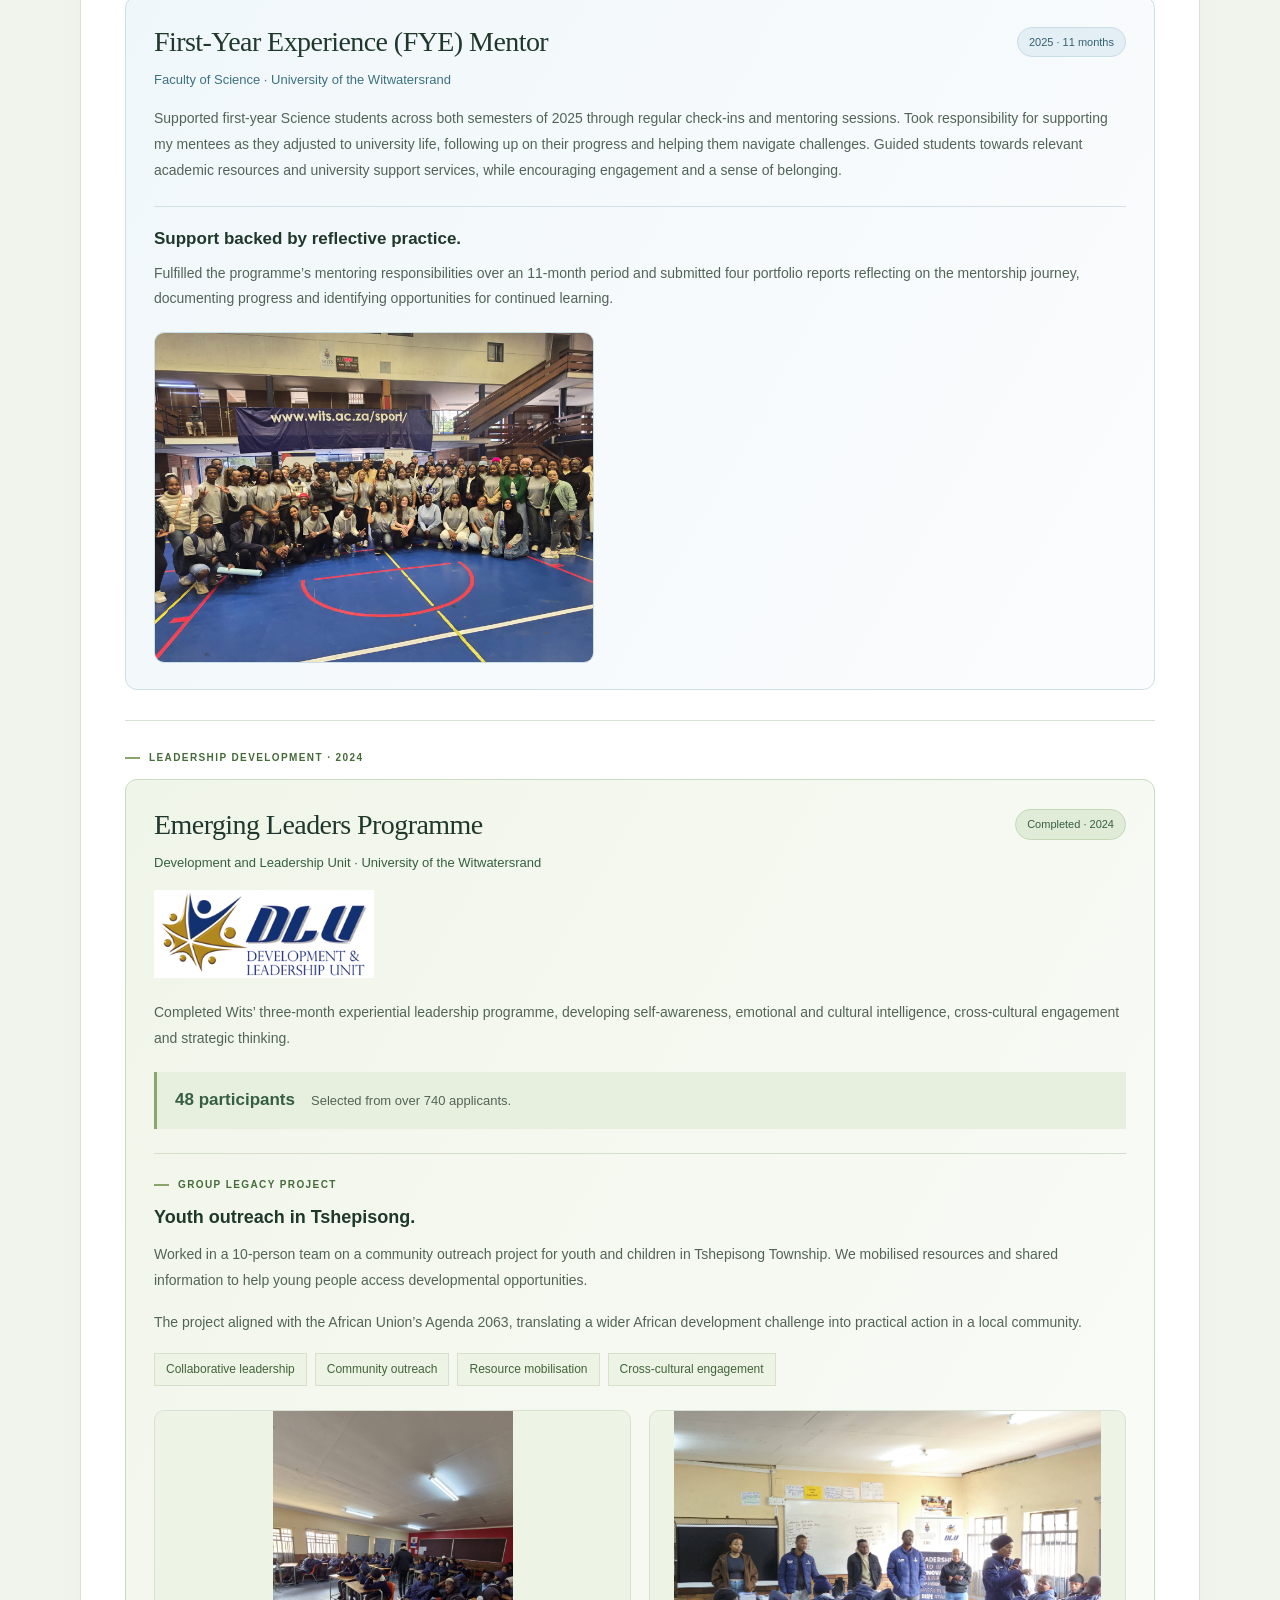
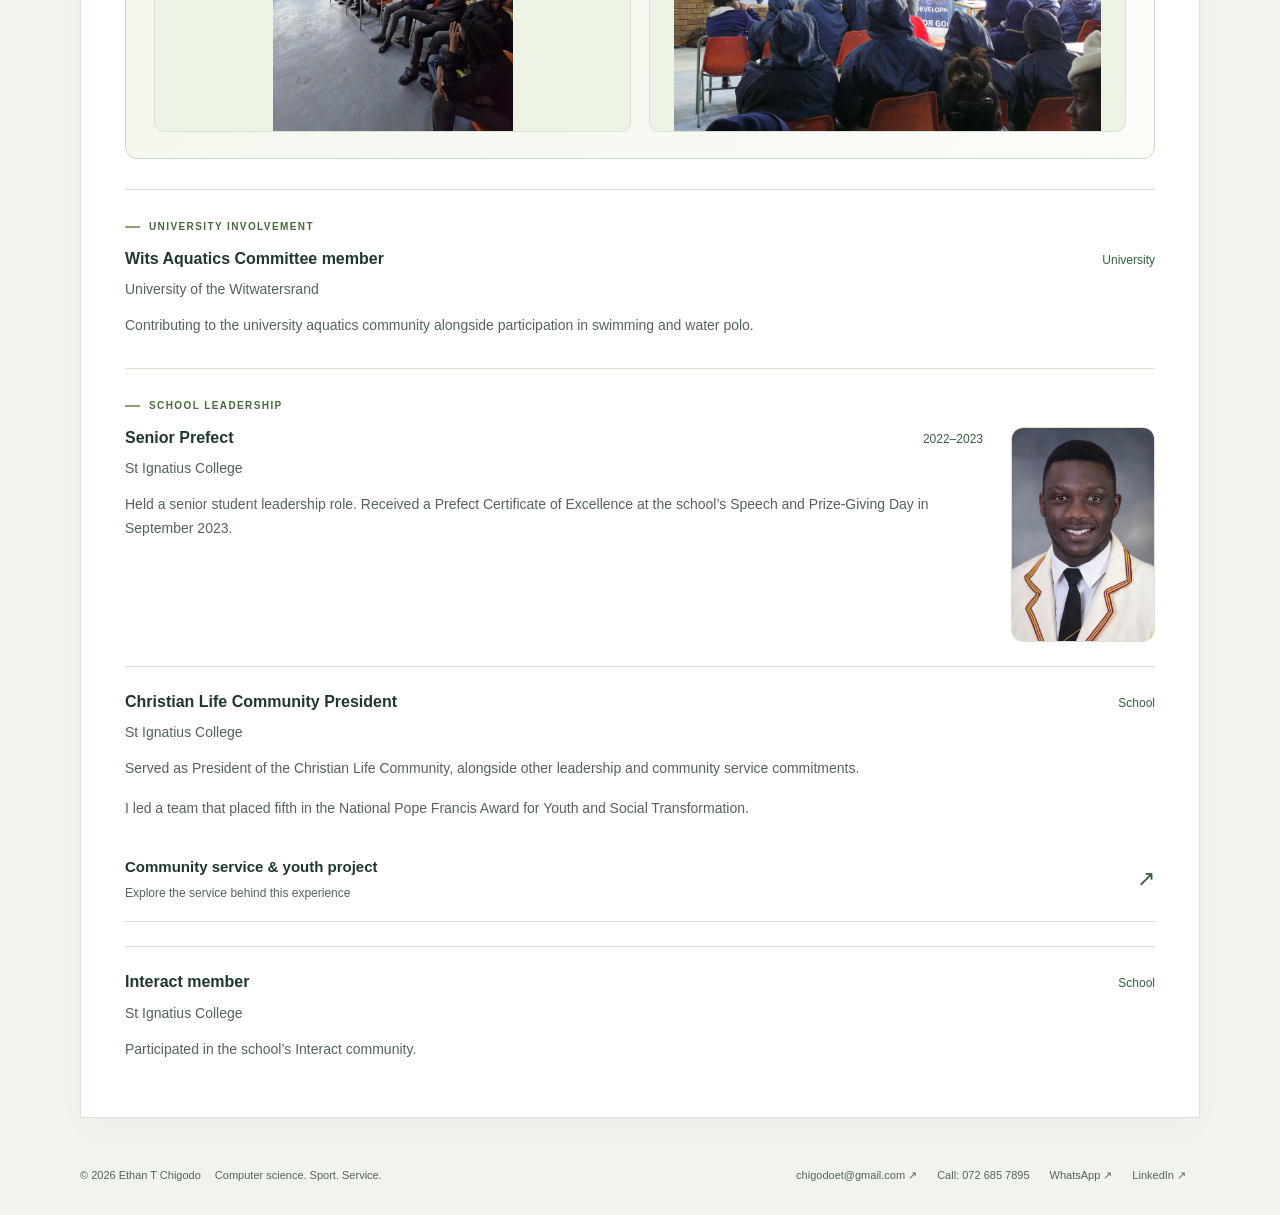
==== commit ccf2e618: "Reduce FYE group photo display width" ====
--- a/activities.html
+++ b/activities.html
@@ -90,7 +90,7 @@
 @media print{.identity .role,.identity .intro,.identity .profile-location,.identity .profile-summary{font-size:10pt;line-height:1.6}.identity .role,.identity .profile-location{margin-bottom:2mm}}
 .prefect-entry{display:grid;grid-template-columns:minmax(0,1fr) 144px;gap:28px;align-items:start}.prefect-portrait{display:block;width:144px;height:auto;border-radius:12px;border:1px solid var(--line)}.prefect-copy{min-width:0}@media(max-width:640px){.prefect-entry{grid-template-columns:minmax(0,1fr) 96px;gap:16px}.prefect-portrait{width:96px}}@media print{.prefect-entry{grid-template-columns:minmax(0,1fr) 26mm;break-inside:avoid}.prefect-portrait{width:26mm}}
 .clc-entry{display:grid;grid-template-columns:minmax(0,1fr) 220px;gap:28px;align-items:start}.clc-copy{min-width:0}.clc-portrait{display:block;width:220px;height:auto;border-radius:12px;border:1px solid var(--line)}@media(max-width:640px){.clc-entry{grid-template-columns:1fr;gap:16px}.clc-portrait{width:min(100%,220px)}}@media print{.clc-entry{grid-template-columns:minmax(0,1fr) 40mm;break-inside:avoid}.clc-portrait{width:40mm}}
-.mentor-group-photo{margin:24px 0 0}.mentor-group-photo img{display:block;width:100%;height:auto;border-radius:10px;border:1px solid #cbdfe8}@media print{.mentor-group-photo{break-inside:avoid}.mentor-group-photo img{max-height:85mm;width:auto;max-width:100%;object-fit:contain}}
+.mentor-group-photo{margin:20px 0 0;max-width:440px}.mentor-group-photo img{display:block;width:100%;height:auto;border-radius:10px;border:1px solid #cbdfe8}@media print{.mentor-group-photo{break-inside:avoid}.mentor-group-photo img{max-height:85mm;width:auto;max-width:100%;object-fit:contain}}
 .stpu-logo{display:block;width:300px;max-width:100%;height:auto;margin:16px 0 22px}@media(max-width:640px){.stpu-logo{width:250px}}@media print{.stpu-logo{width:65mm;break-inside:avoid}}
 .student-support-training{margin-top:18px}.student-support-training p{margin:0 0 8px}.student-support-training ul{margin:8px 0 0;padding-left:20px;color:var(--muted);font-size:14px;line-height:1.8}
 .legacy-photo-gallery{display:grid;grid-template-columns:1fr 1fr;gap:18px;margin-top:24px;align-items:stretch}.legacy-photo-gallery figure{margin:0;min-width:0;background:#edf3e5;border:1px solid var(--line);border-radius:10px;overflow:hidden;display:grid;place-items:center}.legacy-photo-gallery img{display:block;width:100%;height:320px;object-fit:contain}@media(max-width:640px){.legacy-photo-gallery{grid-template-columns:1fr;gap:16px}.legacy-photo-gallery img{height:auto;max-height:380px;object-fit:contain}}@media print{.legacy-photo-gallery{grid-template-columns:1fr 1fr;gap:5mm;break-inside:avoid}.legacy-photo-gallery img{height:55mm}}
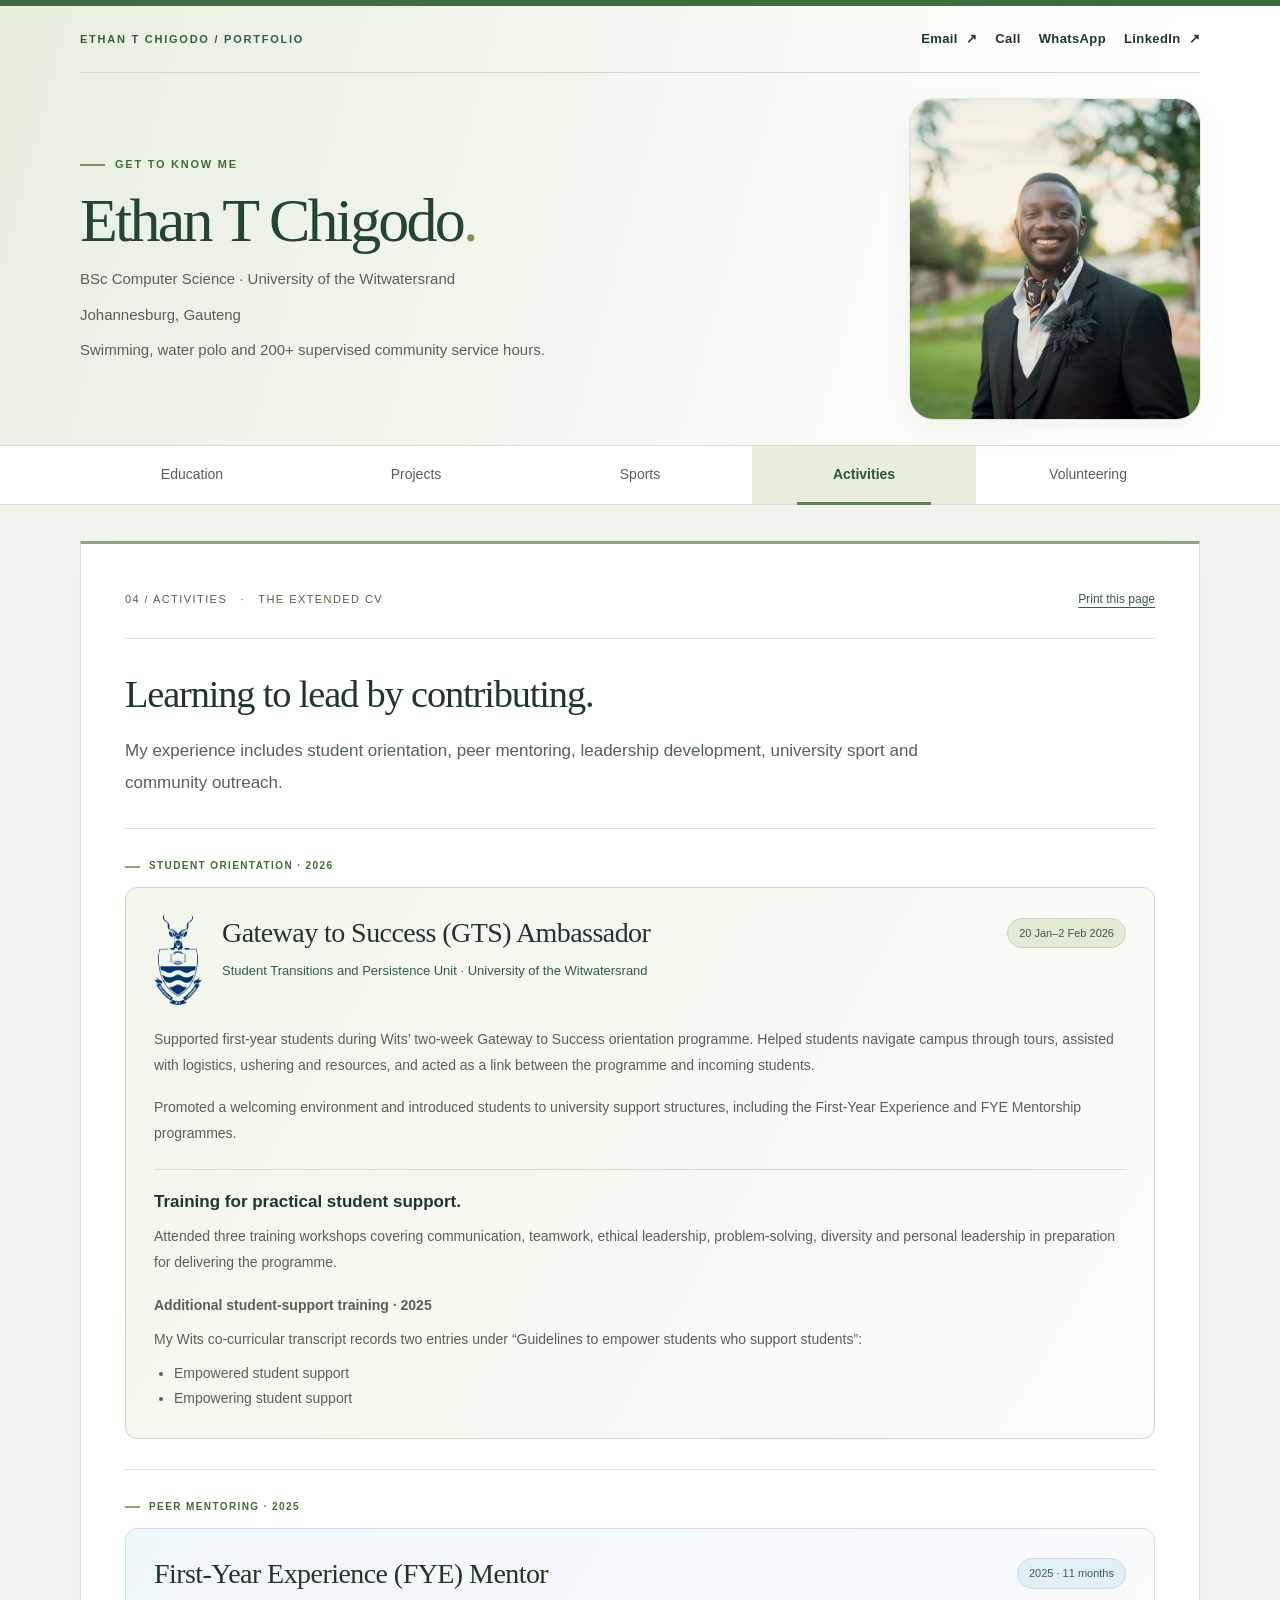
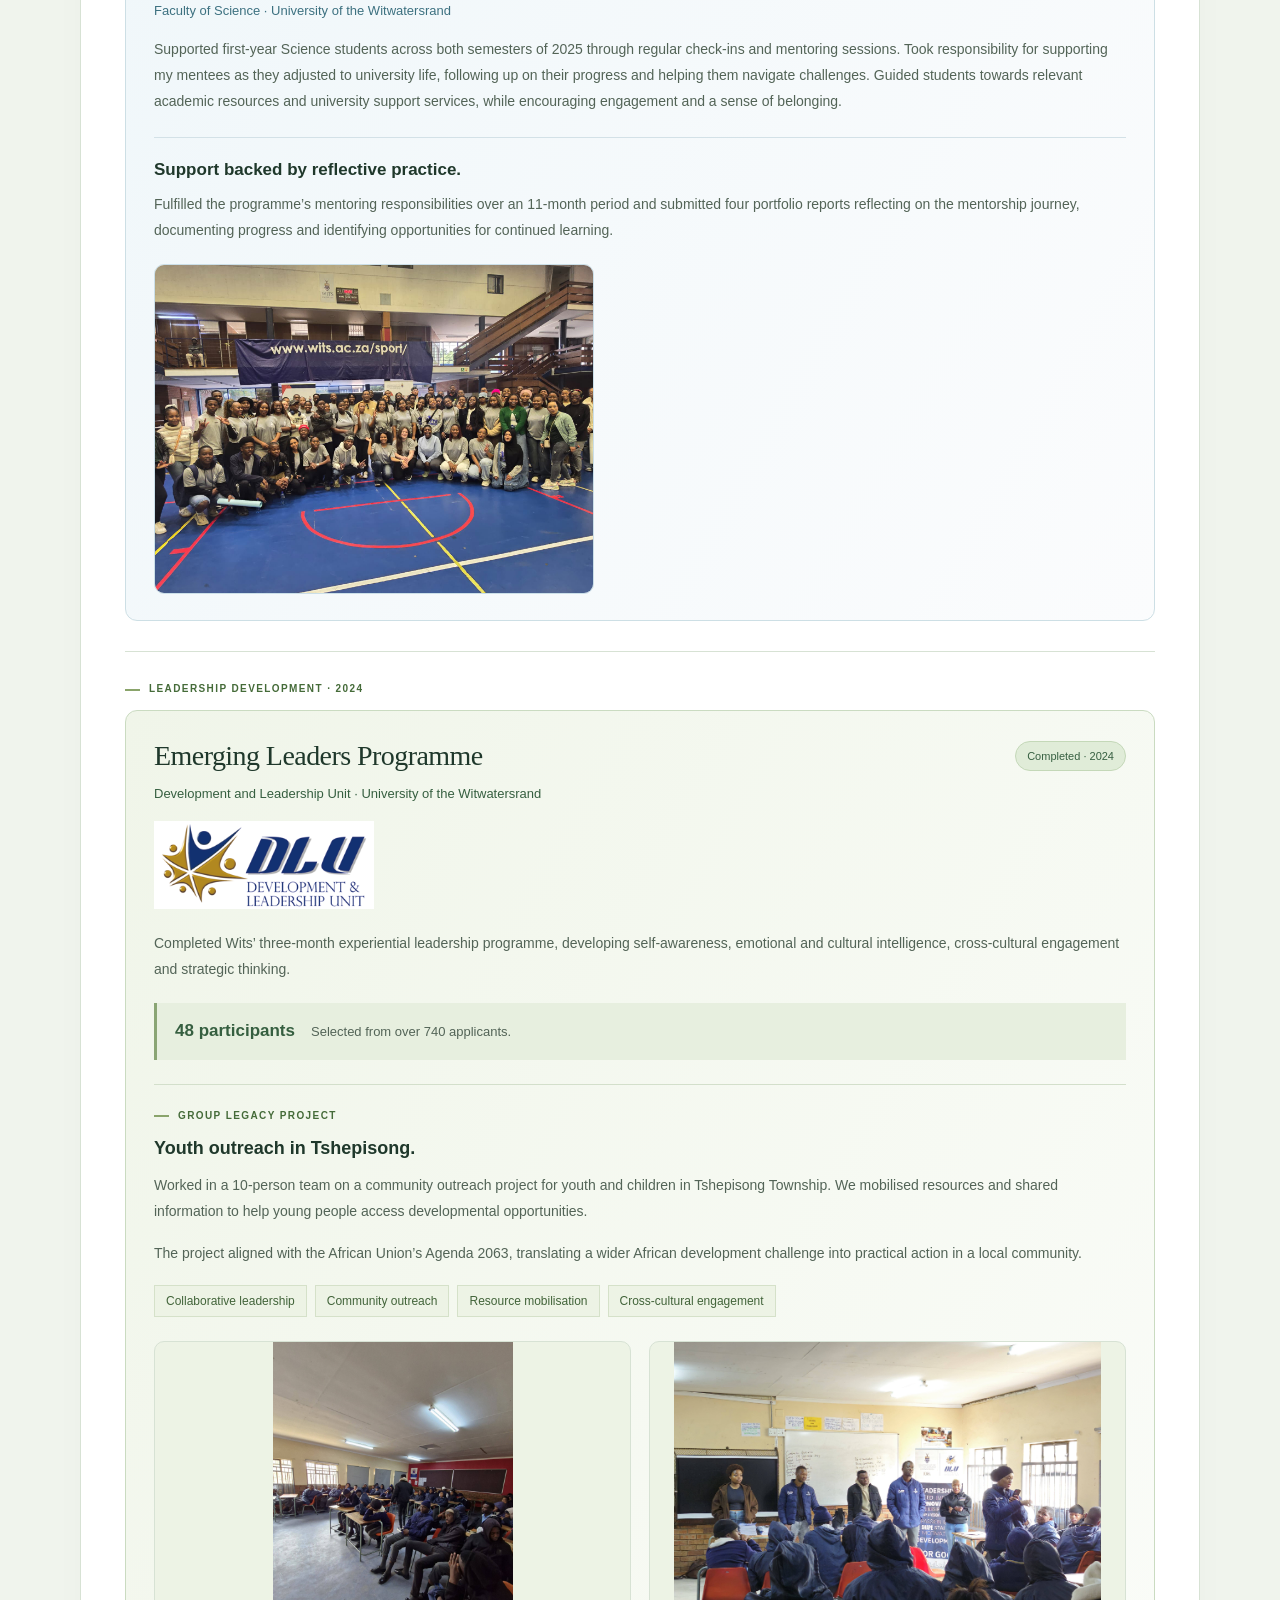
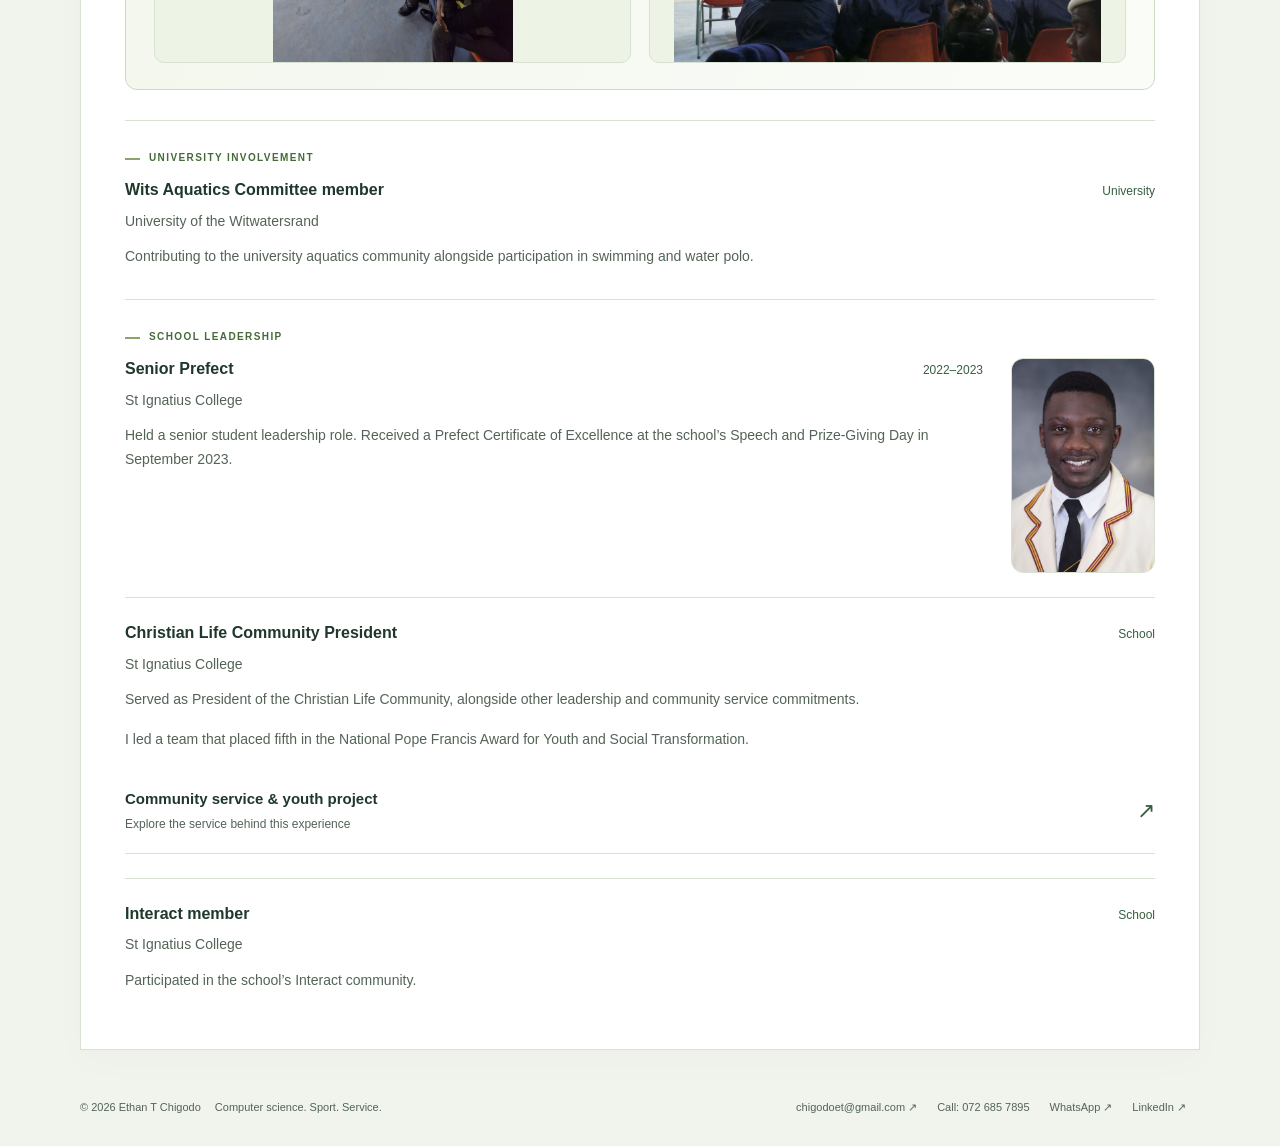
==== commit 64e8feed: "Replace STPU wordmark with Wits crest beside GTS heading" ====
--- a/activities.html
+++ b/activities.html
@@ -95,9 +95,10 @@
 .student-support-training{margin-top:18px}.student-support-training p{margin:0 0 8px}.student-support-training ul{margin:8px 0 0;padding-left:20px;color:var(--muted);font-size:14px;line-height:1.8}
 .legacy-photo-gallery{display:grid;grid-template-columns:1fr 1fr;gap:18px;margin-top:24px;align-items:stretch}.legacy-photo-gallery figure{margin:0;min-width:0;background:#edf3e5;border:1px solid var(--line);border-radius:10px;overflow:hidden;display:grid;place-items:center}.legacy-photo-gallery img{display:block;width:100%;height:320px;object-fit:contain}@media(max-width:640px){.legacy-photo-gallery{grid-template-columns:1fr;gap:16px}.legacy-photo-gallery img{height:auto;max-height:380px;object-fit:contain}}@media print{.legacy-photo-gallery{grid-template-columns:1fr 1fr;gap:5mm;break-inside:avoid}.legacy-photo-gallery img{height:55mm}}
 .dlu-logo{display:block;width:220px;max-width:100%;height:auto;margin:16px 0 22px}@media(max-width:640px){.dlu-logo{width:190px}}@media print{.dlu-logo{width:45mm;break-inside:avoid}}
+.gts-brand-heading{display:flex;align-items:flex-start;gap:20px;margin-bottom:22px}.gts-wits-logo{display:block;width:48px;height:auto;flex:0 0 48px}.gts-heading-copy{flex:1;min-width:0}.gts-heading-copy .institution{margin-bottom:0}@media(max-width:640px){.gts-brand-heading{gap:14px}.gts-wits-logo{width:38px;flex-basis:38px}}@media print{.gts-wits-logo{width:12mm;flex-basis:12mm}}
 </style></head>
 <body><a class="skip" href="#main">Skip to content</a><header class="masthead"><div class="wrap"><div class="topline"><span>Ethan T Chigodo / Portfolio</span><div class="header-contact" aria-label="Contact Ethan"><a href="mailto:chigodoet@gmail.com">Email <span aria-hidden="true">↗</span></a><a href="tel:+27726857895" aria-label="Call Ethan on +27 72 685 7895">Call</a><a href="https://wa.me/27726857895" aria-label="WhatsApp Ethan on +27 72 685 7895">WhatsApp</a><a href="https://www.linkedin.com/in/ethan-t-chigodo-1a5294336/" target="_blank" rel="noopener noreferrer" aria-label="Ethan T Chigodo on LinkedIn (opens in a new tab)">LinkedIn <span aria-hidden="true">↗</span></a></div></div><div class="identity"><div class="identity-copy"><p class="eyebrow">Get to know me</p><p class="name">Ethan T Chigodo<span aria-hidden="true">.</span></p><p class="role">BSc Computer Science · University of the Witwatersrand</p><p class="intro"><span class="profile-location">Johannesburg, Gauteng</span><span class="profile-summary">Swimming, water polo and 200+ supervised community service hours.</span></p><p class="print-contact"><a href="mailto:chigodoet@gmail.com">chigodoet@gmail.com</a> · <a href="tel:+27726857895">+27 72 685 7895</a> · <a href="https://wa.me/27726857895">WhatsApp</a> · <a href="https://www.linkedin.com/in/ethan-t-chigodo-1a5294336/">LinkedIn</a></p></div><div class="portrait"><button class="portrait-open" type="button" aria-label="Enlarge photo of Ethan T Chigodo" aria-haspopup="dialog" aria-controls="portrait-viewer"><img src="images/ethan-portrait.jpg" alt="Ethan T Chigodo" width="290" height="320" decoding="async" fetchpriority="high"></button></div></div></div></header><nav class="navbar" aria-label="Main navigation"><div class="wrap tabs"><a href="education.html?v=profile-20261021">Education</a><a href="projects.html?v=profile-20261021">Projects</a><a href="sports.html?v=profile-20261021">Sports</a><a href="activities.html?v=profile-20261021" aria-current="page">Activities</a><a href="volunteering.html?v=profile-20261021">Volunteering</a></div></nav>
-<main id="main" class="wrap document"><div class="document-top"><p>04 / Activities &nbsp; · &nbsp; The extended CV</p><button class="print" type="button" onclick="window.print()">Print this page</button></div><div class="layout layout-wide"><div class="content"><h1>Learning to lead by contributing.</h1><p class="lead">My experience includes student orientation, peer mentoring, leadership development, university sport and community outreach.</p><section class="section gts-section" id="gts-ambassador" aria-labelledby="gts-title"><p class="section-label">Student orientation · 2026</p><div class="elp-card gts-card"><div class="entry-top"><h2 id="gts-title">Gateway to Success (GTS) Ambassador</h2><span class="elp-status">20 Jan–2 Feb 2026</span></div><p class="institution">Student Transitions and Persistence Unit · University of the Witwatersrand</p><img class="stpu-logo" src="images/wits-stpu-logo.png" alt="Student Transitions and Persistence Unit (STPU)" loading="lazy" decoding="async"><p class="elp-intro">Supported first-year students during Wits’ two-week Gateway to Success orientation programme. Helped students navigate campus through tours, assisted with logistics, ushering and resources, and acted as a link between the programme and incoming students.</p><p class="elp-intro">Promoted a welcoming environment and introduced students to university support structures, including the First-Year Experience and FYE Mentorship programmes.</p><div class="mentor-reflection"><h3>Training for practical student support.</h3><p>Attended three training workshops covering communication, teamwork, ethical leadership, problem-solving, diversity and personal leadership in preparation for delivering the programme.</p><div class="student-support-training"><p><strong>Additional student-support training · 2025</strong></p><p>My Wits co-curricular transcript records two entries under “Guidelines to empower students who support students”:</p><ul><li>Empowered student support</li><li>Empowering student support</li></ul></div></div></div></section><section class="section mentor-section" id="fye-mentoring" aria-labelledby="mentor-title"><p class="section-label">Peer mentoring · 2025</p><div class="elp-card mentor-card"><div class="entry-top"><h2 id="mentor-title">First-Year Experience (FYE) Mentor</h2><span class="elp-status">2025 · 11 months</span></div><p class="institution">Faculty of Science · University of the Witwatersrand</p><p class="elp-intro">Supported first-year Science students across both semesters of 2025 through regular check-ins and mentoring sessions. Took responsibility for supporting my mentees as they adjusted to university life, following up on their progress and helping them navigate challenges. Guided students towards relevant academic resources and university support services, while encouraging engagement and a sense of belonging.</p><div class="mentor-reflection"><h3>Support backed by reflective practice.</h3><p>Fulfilled the programme’s mentoring responsibilities over an 11-month period and submitted four portfolio reports reflecting on the mentorship journey, documenting progress and identifying opportunities for continued learning.</p></div><figure class="mentor-group-photo"><img src="images/fye-mentor-group-2025.jpg" alt="Group photo from the Wits First-Year Experience mentoring programme" width="1600" height="1200" loading="lazy" decoding="async"></figure></div></section><section class="section elp-section" id="emerging-leaders" aria-labelledby="elp-title">
+<main id="main" class="wrap document"><div class="document-top"><p>04 / Activities &nbsp; · &nbsp; The extended CV</p><button class="print" type="button" onclick="window.print()">Print this page</button></div><div class="layout layout-wide"><div class="content"><h1>Learning to lead by contributing.</h1><p class="lead">My experience includes student orientation, peer mentoring, leadership development, university sport and community outreach.</p><section class="section gts-section" id="gts-ambassador" aria-labelledby="gts-title"><p class="section-label">Student orientation · 2026</p><div class="elp-card gts-card"><div class="gts-brand-heading"><img class="gts-wits-logo" src="images/wits-crest.png" alt="University of the Witwatersrand crest" width="58" height="110" decoding="async"><div class="gts-heading-copy"><div class="entry-top"><h2 id="gts-title">Gateway to Success (GTS) Ambassador</h2><span class="elp-status">20 Jan–2 Feb 2026</span></div><p class="institution">Student Transitions and Persistence Unit · University of the Witwatersrand</p></div></div><p class="elp-intro">Supported first-year students during Wits’ two-week Gateway to Success orientation programme. Helped students navigate campus through tours, assisted with logistics, ushering and resources, and acted as a link between the programme and incoming students.</p><p class="elp-intro">Promoted a welcoming environment and introduced students to university support structures, including the First-Year Experience and FYE Mentorship programmes.</p><div class="mentor-reflection"><h3>Training for practical student support.</h3><p>Attended three training workshops covering communication, teamwork, ethical leadership, problem-solving, diversity and personal leadership in preparation for delivering the programme.</p><div class="student-support-training"><p><strong>Additional student-support training · 2025</strong></p><p>My Wits co-curricular transcript records two entries under “Guidelines to empower students who support students”:</p><ul><li>Empowered student support</li><li>Empowering student support</li></ul></div></div></div></section><section class="section mentor-section" id="fye-mentoring" aria-labelledby="mentor-title"><p class="section-label">Peer mentoring · 2025</p><div class="elp-card mentor-card"><div class="entry-top"><h2 id="mentor-title">First-Year Experience (FYE) Mentor</h2><span class="elp-status">2025 · 11 months</span></div><p class="institution">Faculty of Science · University of the Witwatersrand</p><p class="elp-intro">Supported first-year Science students across both semesters of 2025 through regular check-ins and mentoring sessions. Took responsibility for supporting my mentees as they adjusted to university life, following up on their progress and helping them navigate challenges. Guided students towards relevant academic resources and university support services, while encouraging engagement and a sense of belonging.</p><div class="mentor-reflection"><h3>Support backed by reflective practice.</h3><p>Fulfilled the programme’s mentoring responsibilities over an 11-month period and submitted four portfolio reports reflecting on the mentorship journey, documenting progress and identifying opportunities for continued learning.</p></div><figure class="mentor-group-photo"><img src="images/fye-mentor-group-2025.jpg" alt="Group photo from the Wits First-Year Experience mentoring programme" width="1600" height="1200" loading="lazy" decoding="async"></figure></div></section><section class="section elp-section" id="emerging-leaders" aria-labelledby="elp-title">
 <p class="section-label">Leadership development · 2024</p>
 <div class="elp-card"><div class="entry-top"><h2 id="elp-title">Emerging Leaders Programme</h2><span class="elp-status">Completed · 2024</span></div><p class="institution">Development and Leadership Unit · University of the Witwatersrand</p><img class="dlu-logo" src="images/wits-dlu-logo.png" alt="DLU — Development and Leadership Unit" width="309" height="124" loading="lazy" decoding="async">
 <p class="elp-intro">Completed Wits’ three-month experiential leadership programme, developing self-awareness, emotional and cultural intelligence, cross-cultural engagement and strategic thinking.</p>
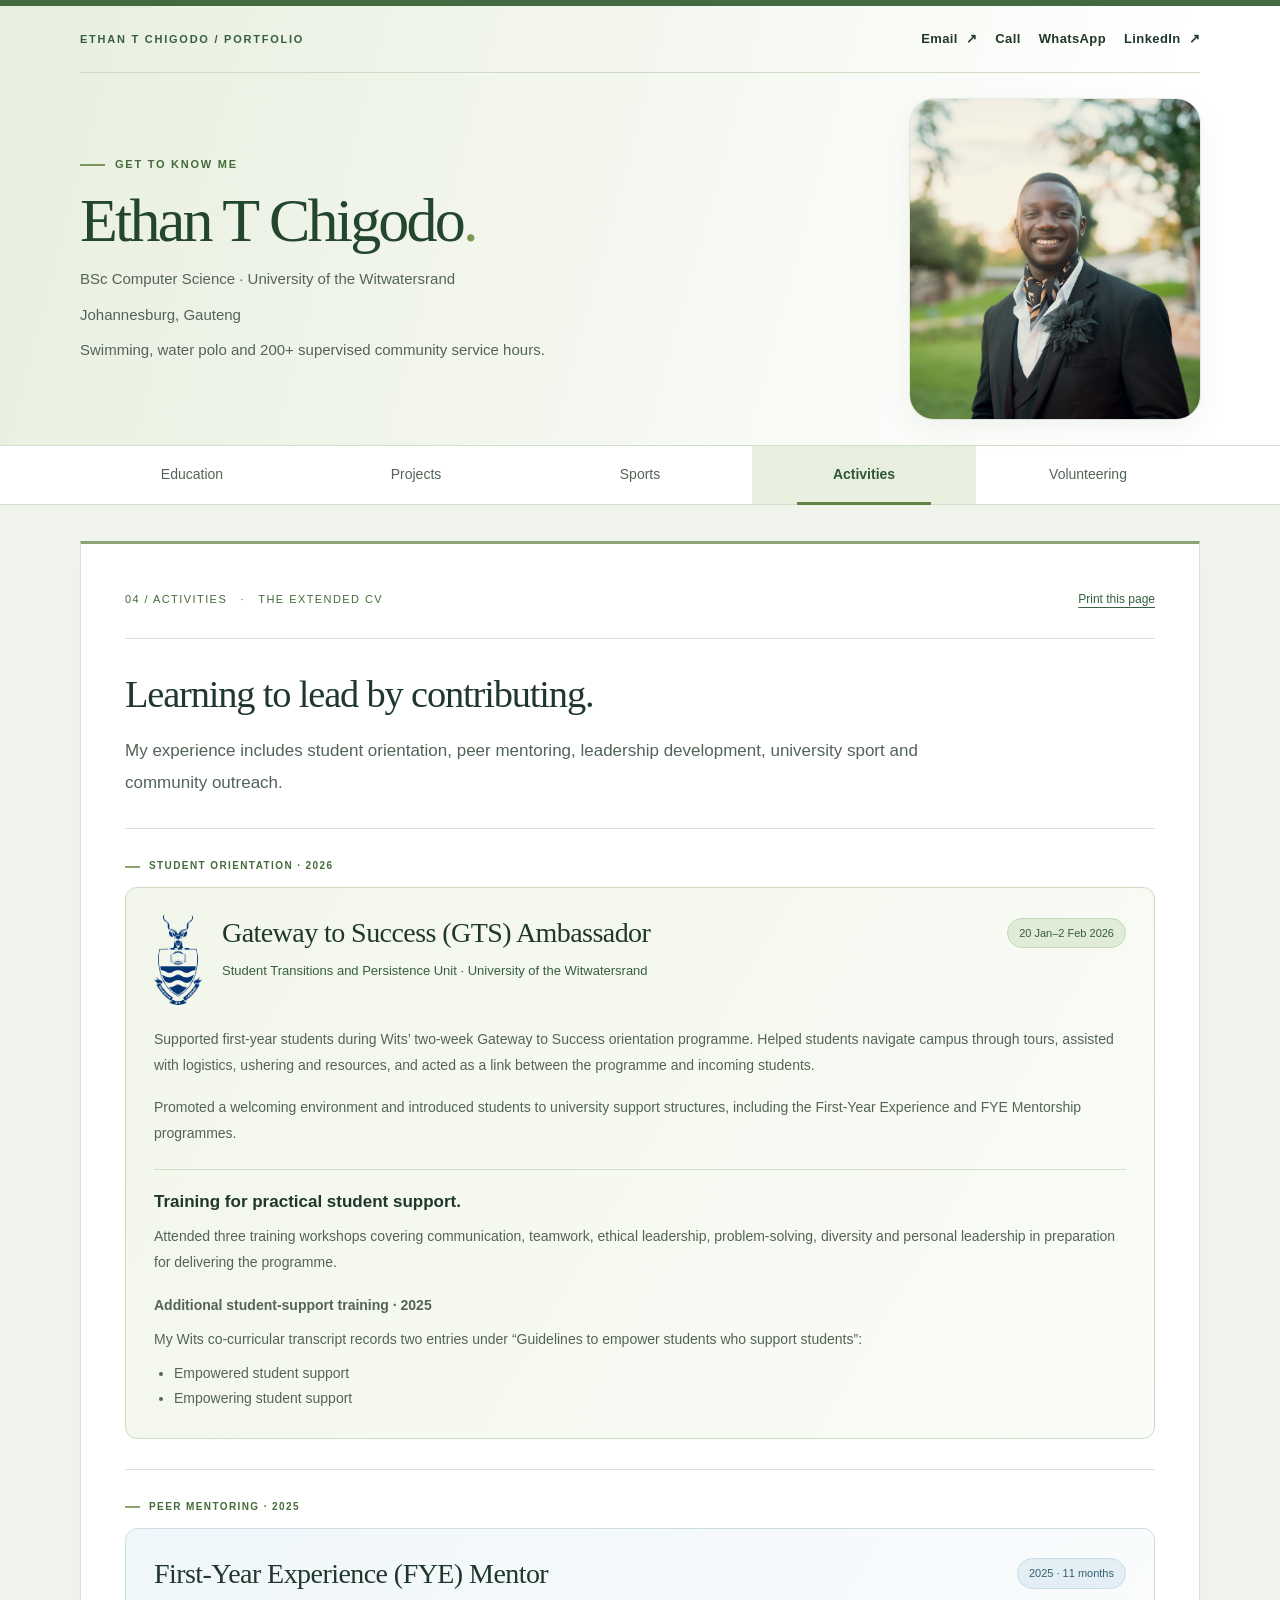
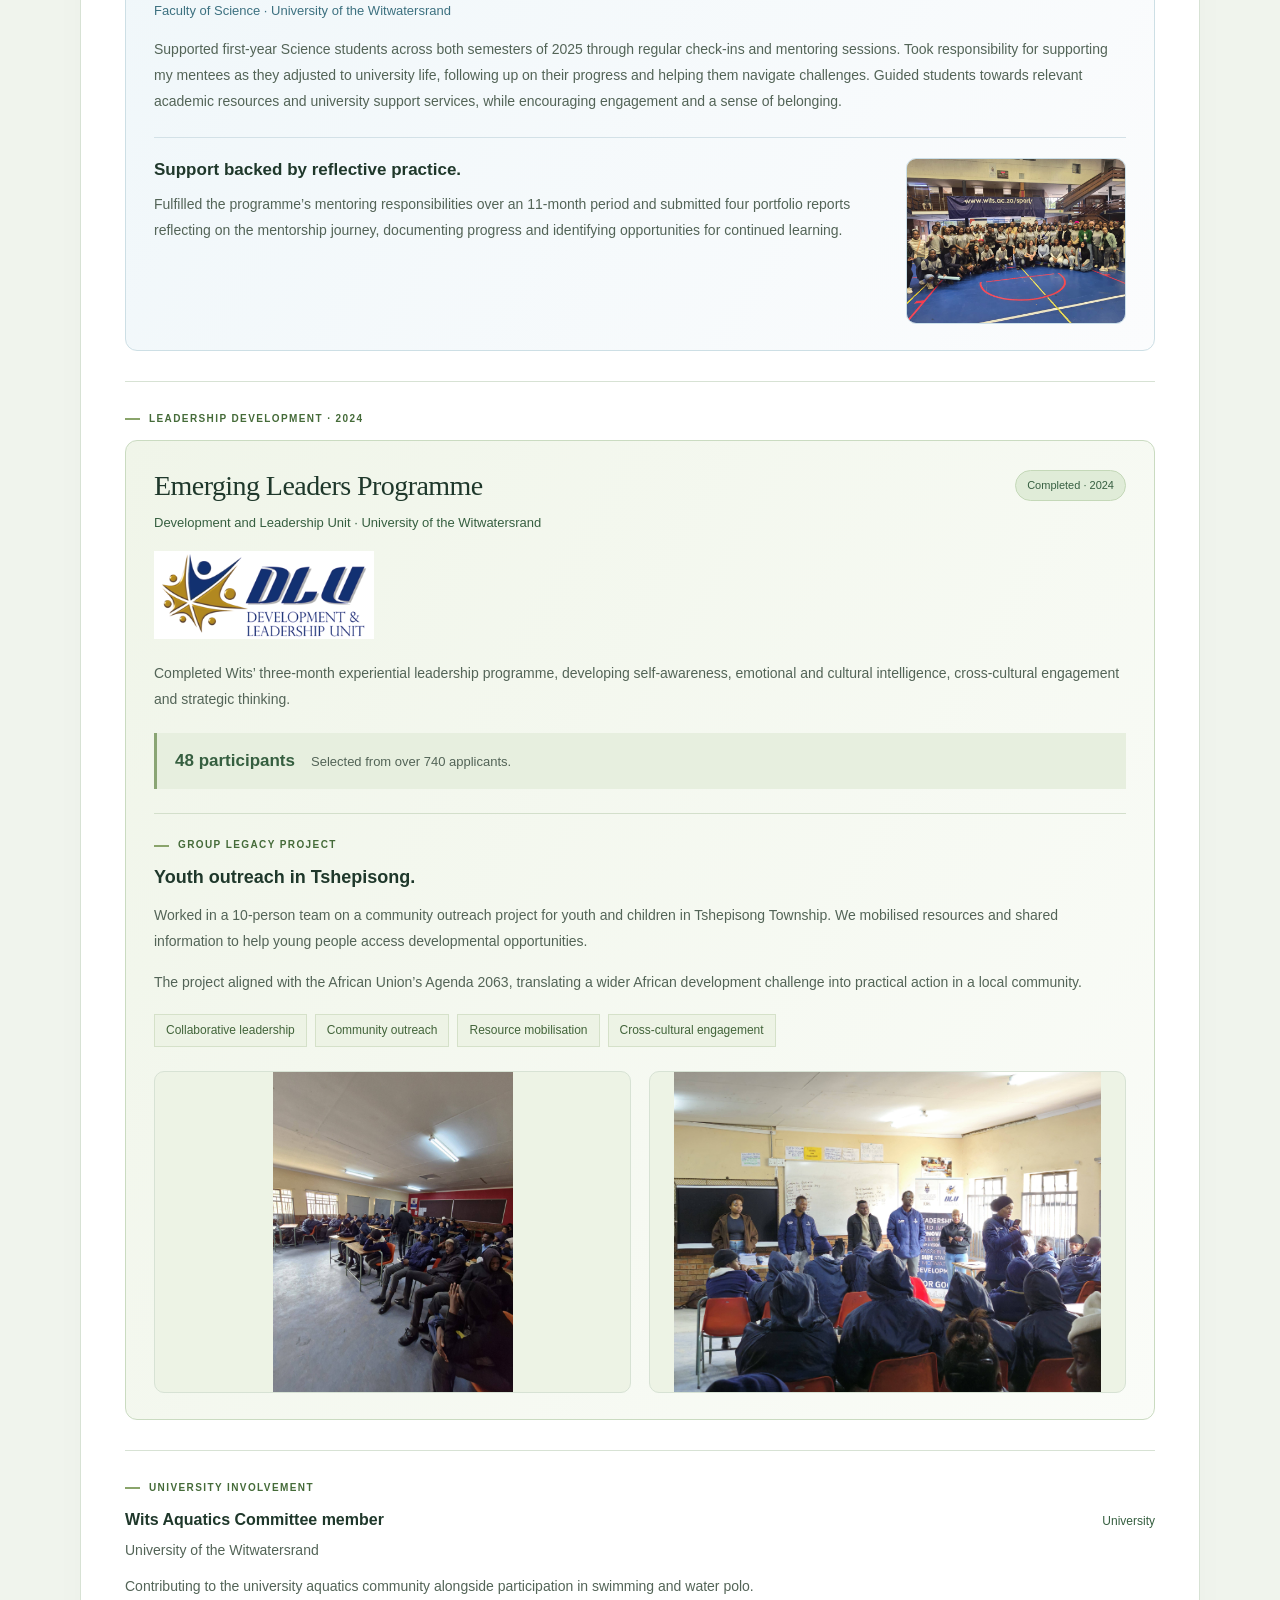
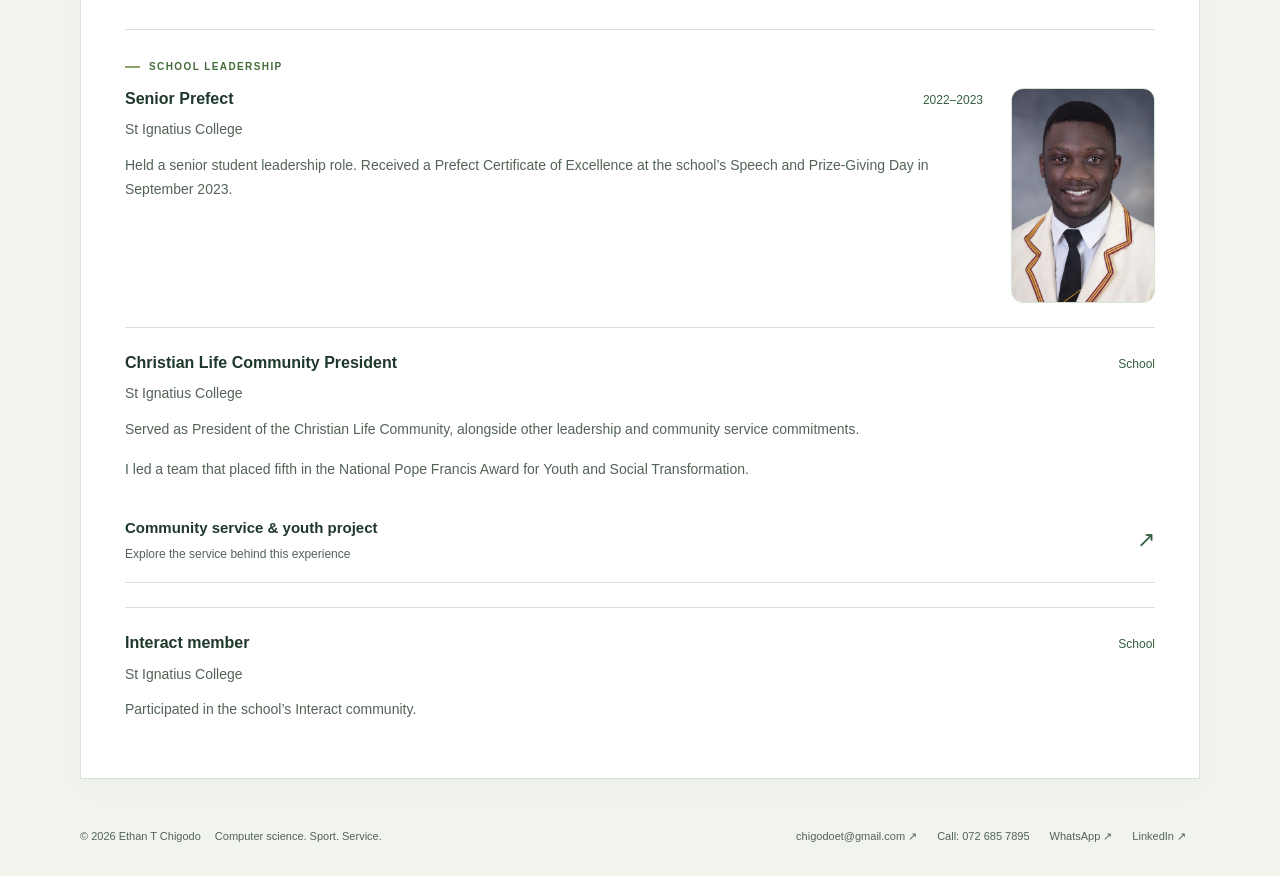
==== commit 3445edd3: "Place a smaller FYE group photo to the right of reflection text" ====
--- a/activities.html
+++ b/activities.html
@@ -96,9 +96,10 @@
 .legacy-photo-gallery{display:grid;grid-template-columns:1fr 1fr;gap:18px;margin-top:24px;align-items:stretch}.legacy-photo-gallery figure{margin:0;min-width:0;background:#edf3e5;border:1px solid var(--line);border-radius:10px;overflow:hidden;display:grid;place-items:center}.legacy-photo-gallery img{display:block;width:100%;height:320px;object-fit:contain}@media(max-width:640px){.legacy-photo-gallery{grid-template-columns:1fr;gap:16px}.legacy-photo-gallery img{height:auto;max-height:380px;object-fit:contain}}@media print{.legacy-photo-gallery{grid-template-columns:1fr 1fr;gap:5mm;break-inside:avoid}.legacy-photo-gallery img{height:55mm}}
 .dlu-logo{display:block;width:220px;max-width:100%;height:auto;margin:16px 0 22px}@media(max-width:640px){.dlu-logo{width:190px}}@media print{.dlu-logo{width:45mm;break-inside:avoid}}
 .gts-brand-heading{display:flex;align-items:flex-start;gap:20px;margin-bottom:22px}.gts-wits-logo{display:block;width:48px;height:auto;flex:0 0 48px}.gts-heading-copy{flex:1;min-width:0}.gts-heading-copy .institution{margin-bottom:0}@media(max-width:640px){.gts-brand-heading{gap:14px}.gts-wits-logo{width:38px;flex-basis:38px}}@media print{.gts-wits-logo{width:12mm;flex-basis:12mm}}
+.mentor-reflection-with-photo{display:grid;grid-template-columns:minmax(0,1fr) 220px;gap:24px;align-items:start}.mentor-reflection-copy{min-width:0}.mentor-reflection-with-photo .mentor-group-photo{width:220px;max-width:100%;margin:0}.mentor-reflection-with-photo .mentor-group-photo img{width:100%;height:auto}@media(max-width:640px){.mentor-reflection-with-photo{grid-template-columns:minmax(0,1fr) 100px;gap:14px}.mentor-reflection-with-photo .mentor-group-photo{width:100px}}@media print{.mentor-reflection-with-photo{grid-template-columns:minmax(0,1fr) 42mm;gap:6mm;break-inside:avoid}.mentor-reflection-with-photo .mentor-group-photo{width:42mm}.mentor-reflection-with-photo .mentor-group-photo img{width:100%;max-height:none}}
 </style></head>
 <body><a class="skip" href="#main">Skip to content</a><header class="masthead"><div class="wrap"><div class="topline"><span>Ethan T Chigodo / Portfolio</span><div class="header-contact" aria-label="Contact Ethan"><a href="mailto:chigodoet@gmail.com">Email <span aria-hidden="true">↗</span></a><a href="tel:+27726857895" aria-label="Call Ethan on +27 72 685 7895">Call</a><a href="https://wa.me/27726857895" aria-label="WhatsApp Ethan on +27 72 685 7895">WhatsApp</a><a href="https://www.linkedin.com/in/ethan-t-chigodo-1a5294336/" target="_blank" rel="noopener noreferrer" aria-label="Ethan T Chigodo on LinkedIn (opens in a new tab)">LinkedIn <span aria-hidden="true">↗</span></a></div></div><div class="identity"><div class="identity-copy"><p class="eyebrow">Get to know me</p><p class="name">Ethan T Chigodo<span aria-hidden="true">.</span></p><p class="role">BSc Computer Science · University of the Witwatersrand</p><p class="intro"><span class="profile-location">Johannesburg, Gauteng</span><span class="profile-summary">Swimming, water polo and 200+ supervised community service hours.</span></p><p class="print-contact"><a href="mailto:chigodoet@gmail.com">chigodoet@gmail.com</a> · <a href="tel:+27726857895">+27 72 685 7895</a> · <a href="https://wa.me/27726857895">WhatsApp</a> · <a href="https://www.linkedin.com/in/ethan-t-chigodo-1a5294336/">LinkedIn</a></p></div><div class="portrait"><button class="portrait-open" type="button" aria-label="Enlarge photo of Ethan T Chigodo" aria-haspopup="dialog" aria-controls="portrait-viewer"><img src="images/ethan-portrait.jpg" alt="Ethan T Chigodo" width="290" height="320" decoding="async" fetchpriority="high"></button></div></div></div></header><nav class="navbar" aria-label="Main navigation"><div class="wrap tabs"><a href="education.html?v=profile-20261021">Education</a><a href="projects.html?v=profile-20261021">Projects</a><a href="sports.html?v=profile-20261021">Sports</a><a href="activities.html?v=profile-20261021" aria-current="page">Activities</a><a href="volunteering.html?v=profile-20261021">Volunteering</a></div></nav>
-<main id="main" class="wrap document"><div class="document-top"><p>04 / Activities &nbsp; · &nbsp; The extended CV</p><button class="print" type="button" onclick="window.print()">Print this page</button></div><div class="layout layout-wide"><div class="content"><h1>Learning to lead by contributing.</h1><p class="lead">My experience includes student orientation, peer mentoring, leadership development, university sport and community outreach.</p><section class="section gts-section" id="gts-ambassador" aria-labelledby="gts-title"><p class="section-label">Student orientation · 2026</p><div class="elp-card gts-card"><div class="gts-brand-heading"><img class="gts-wits-logo" src="images/wits-crest.png" alt="University of the Witwatersrand crest" width="58" height="110" decoding="async"><div class="gts-heading-copy"><div class="entry-top"><h2 id="gts-title">Gateway to Success (GTS) Ambassador</h2><span class="elp-status">20 Jan–2 Feb 2026</span></div><p class="institution">Student Transitions and Persistence Unit · University of the Witwatersrand</p></div></div><p class="elp-intro">Supported first-year students during Wits’ two-week Gateway to Success orientation programme. Helped students navigate campus through tours, assisted with logistics, ushering and resources, and acted as a link between the programme and incoming students.</p><p class="elp-intro">Promoted a welcoming environment and introduced students to university support structures, including the First-Year Experience and FYE Mentorship programmes.</p><div class="mentor-reflection"><h3>Training for practical student support.</h3><p>Attended three training workshops covering communication, teamwork, ethical leadership, problem-solving, diversity and personal leadership in preparation for delivering the programme.</p><div class="student-support-training"><p><strong>Additional student-support training · 2025</strong></p><p>My Wits co-curricular transcript records two entries under “Guidelines to empower students who support students”:</p><ul><li>Empowered student support</li><li>Empowering student support</li></ul></div></div></div></section><section class="section mentor-section" id="fye-mentoring" aria-labelledby="mentor-title"><p class="section-label">Peer mentoring · 2025</p><div class="elp-card mentor-card"><div class="entry-top"><h2 id="mentor-title">First-Year Experience (FYE) Mentor</h2><span class="elp-status">2025 · 11 months</span></div><p class="institution">Faculty of Science · University of the Witwatersrand</p><p class="elp-intro">Supported first-year Science students across both semesters of 2025 through regular check-ins and mentoring sessions. Took responsibility for supporting my mentees as they adjusted to university life, following up on their progress and helping them navigate challenges. Guided students towards relevant academic resources and university support services, while encouraging engagement and a sense of belonging.</p><div class="mentor-reflection"><h3>Support backed by reflective practice.</h3><p>Fulfilled the programme’s mentoring responsibilities over an 11-month period and submitted four portfolio reports reflecting on the mentorship journey, documenting progress and identifying opportunities for continued learning.</p></div><figure class="mentor-group-photo"><img src="images/fye-mentor-group-2025.jpg" alt="Group photo from the Wits First-Year Experience mentoring programme" width="1600" height="1200" loading="lazy" decoding="async"></figure></div></section><section class="section elp-section" id="emerging-leaders" aria-labelledby="elp-title">
+<main id="main" class="wrap document"><div class="document-top"><p>04 / Activities &nbsp; · &nbsp; The extended CV</p><button class="print" type="button" onclick="window.print()">Print this page</button></div><div class="layout layout-wide"><div class="content"><h1>Learning to lead by contributing.</h1><p class="lead">My experience includes student orientation, peer mentoring, leadership development, university sport and community outreach.</p><section class="section gts-section" id="gts-ambassador" aria-labelledby="gts-title"><p class="section-label">Student orientation · 2026</p><div class="elp-card gts-card"><div class="gts-brand-heading"><img class="gts-wits-logo" src="images/wits-crest.png" alt="University of the Witwatersrand crest" width="58" height="110" decoding="async"><div class="gts-heading-copy"><div class="entry-top"><h2 id="gts-title">Gateway to Success (GTS) Ambassador</h2><span class="elp-status">20 Jan–2 Feb 2026</span></div><p class="institution">Student Transitions and Persistence Unit · University of the Witwatersrand</p></div></div><p class="elp-intro">Supported first-year students during Wits’ two-week Gateway to Success orientation programme. Helped students navigate campus through tours, assisted with logistics, ushering and resources, and acted as a link between the programme and incoming students.</p><p class="elp-intro">Promoted a welcoming environment and introduced students to university support structures, including the First-Year Experience and FYE Mentorship programmes.</p><div class="mentor-reflection"><h3>Training for practical student support.</h3><p>Attended three training workshops covering communication, teamwork, ethical leadership, problem-solving, diversity and personal leadership in preparation for delivering the programme.</p><div class="student-support-training"><p><strong>Additional student-support training · 2025</strong></p><p>My Wits co-curricular transcript records two entries under “Guidelines to empower students who support students”:</p><ul><li>Empowered student support</li><li>Empowering student support</li></ul></div></div></div></section><section class="section mentor-section" id="fye-mentoring" aria-labelledby="mentor-title"><p class="section-label">Peer mentoring · 2025</p><div class="elp-card mentor-card"><div class="entry-top"><h2 id="mentor-title">First-Year Experience (FYE) Mentor</h2><span class="elp-status">2025 · 11 months</span></div><p class="institution">Faculty of Science · University of the Witwatersrand</p><p class="elp-intro">Supported first-year Science students across both semesters of 2025 through regular check-ins and mentoring sessions. Took responsibility for supporting my mentees as they adjusted to university life, following up on their progress and helping them navigate challenges. Guided students towards relevant academic resources and university support services, while encouraging engagement and a sense of belonging.</p><div class="mentor-reflection mentor-reflection-with-photo"><div class="mentor-reflection-copy"><h3>Support backed by reflective practice.</h3><p>Fulfilled the programme’s mentoring responsibilities over an 11-month period and submitted four portfolio reports reflecting on the mentorship journey, documenting progress and identifying opportunities for continued learning.</p></div><figure class="mentor-group-photo"><img src="images/fye-mentor-group-2025.jpg" alt="Group photo from the Wits First-Year Experience mentoring programme" width="1600" height="1200" loading="lazy" decoding="async"></figure></div></div></section><section class="section elp-section" id="emerging-leaders" aria-labelledby="elp-title">
 <p class="section-label">Leadership development · 2024</p>
 <div class="elp-card"><div class="entry-top"><h2 id="elp-title">Emerging Leaders Programme</h2><span class="elp-status">Completed · 2024</span></div><p class="institution">Development and Leadership Unit · University of the Witwatersrand</p><img class="dlu-logo" src="images/wits-dlu-logo.png" alt="DLU — Development and Leadership Unit" width="309" height="124" loading="lazy" decoding="async">
 <p class="elp-intro">Completed Wits’ three-month experiential leadership programme, developing self-awareness, emotional and cultural intelligence, cross-cultural engagement and strategic thinking.</p>
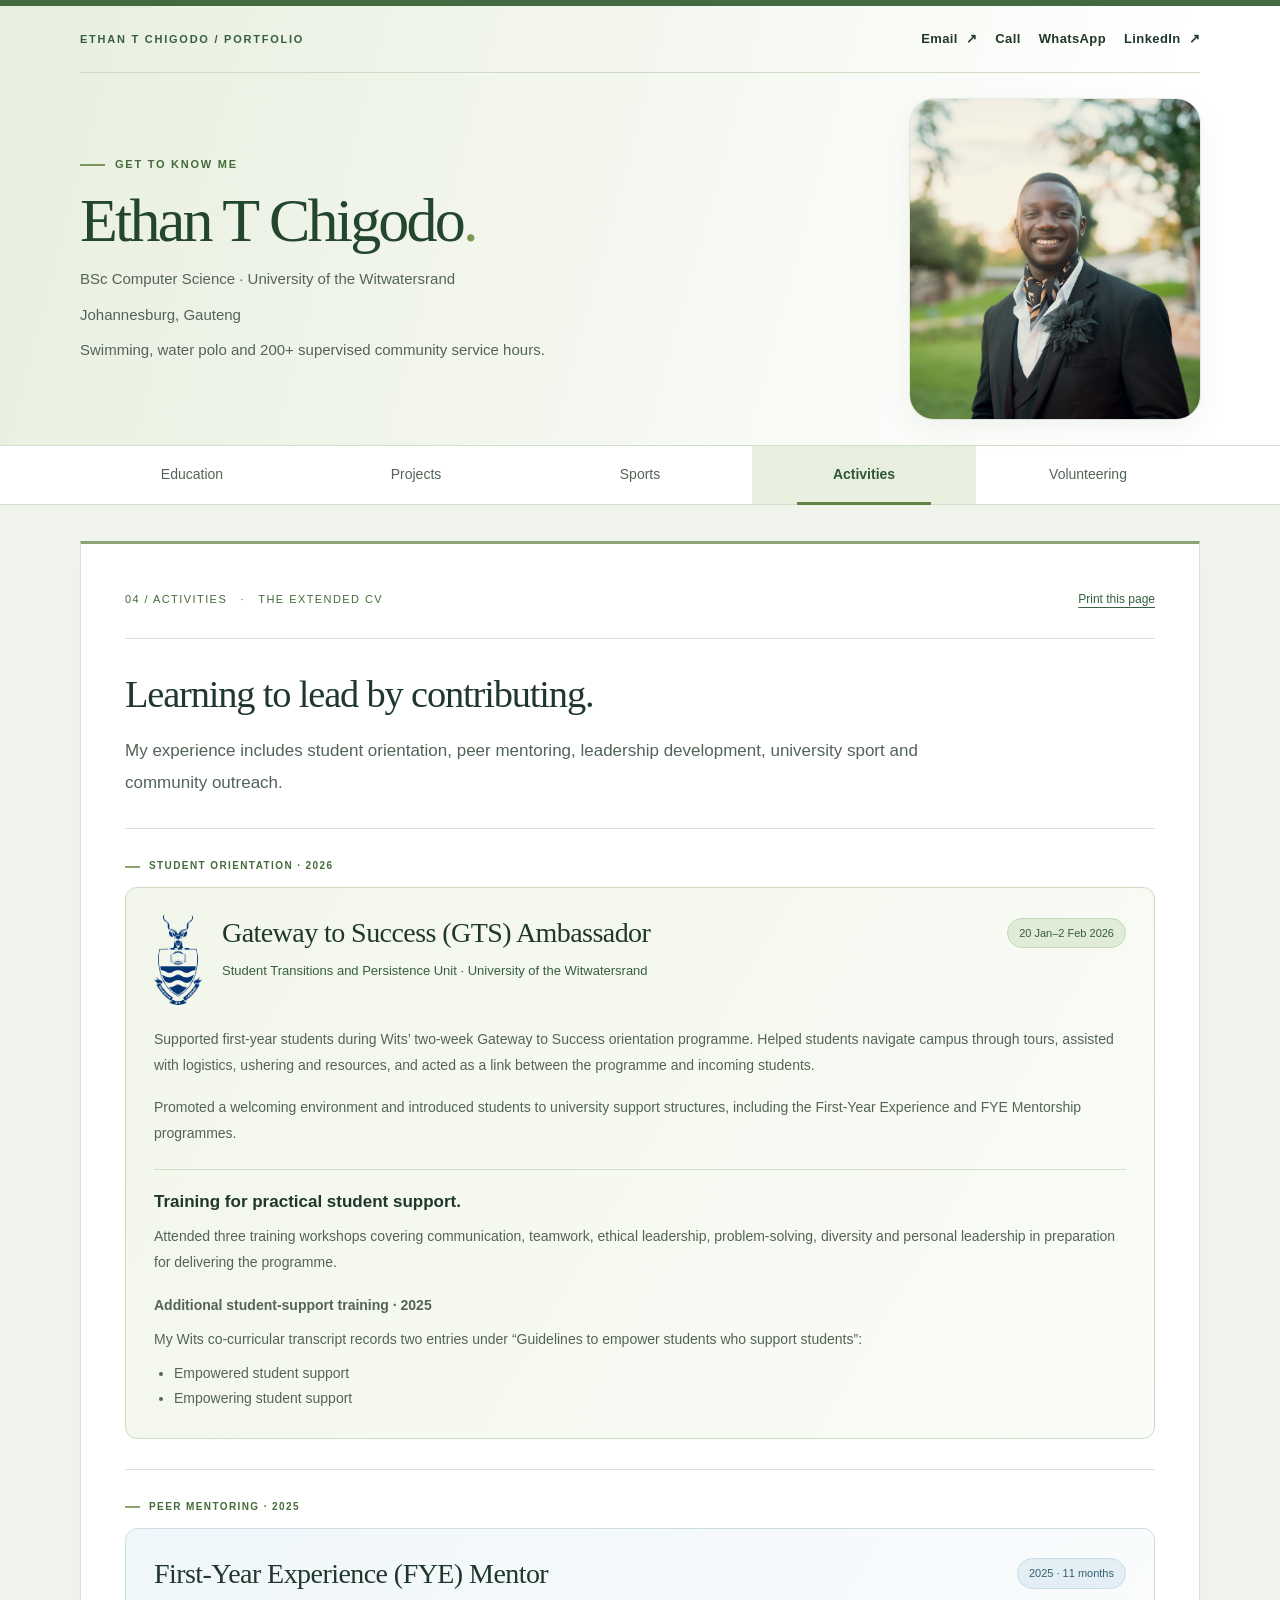
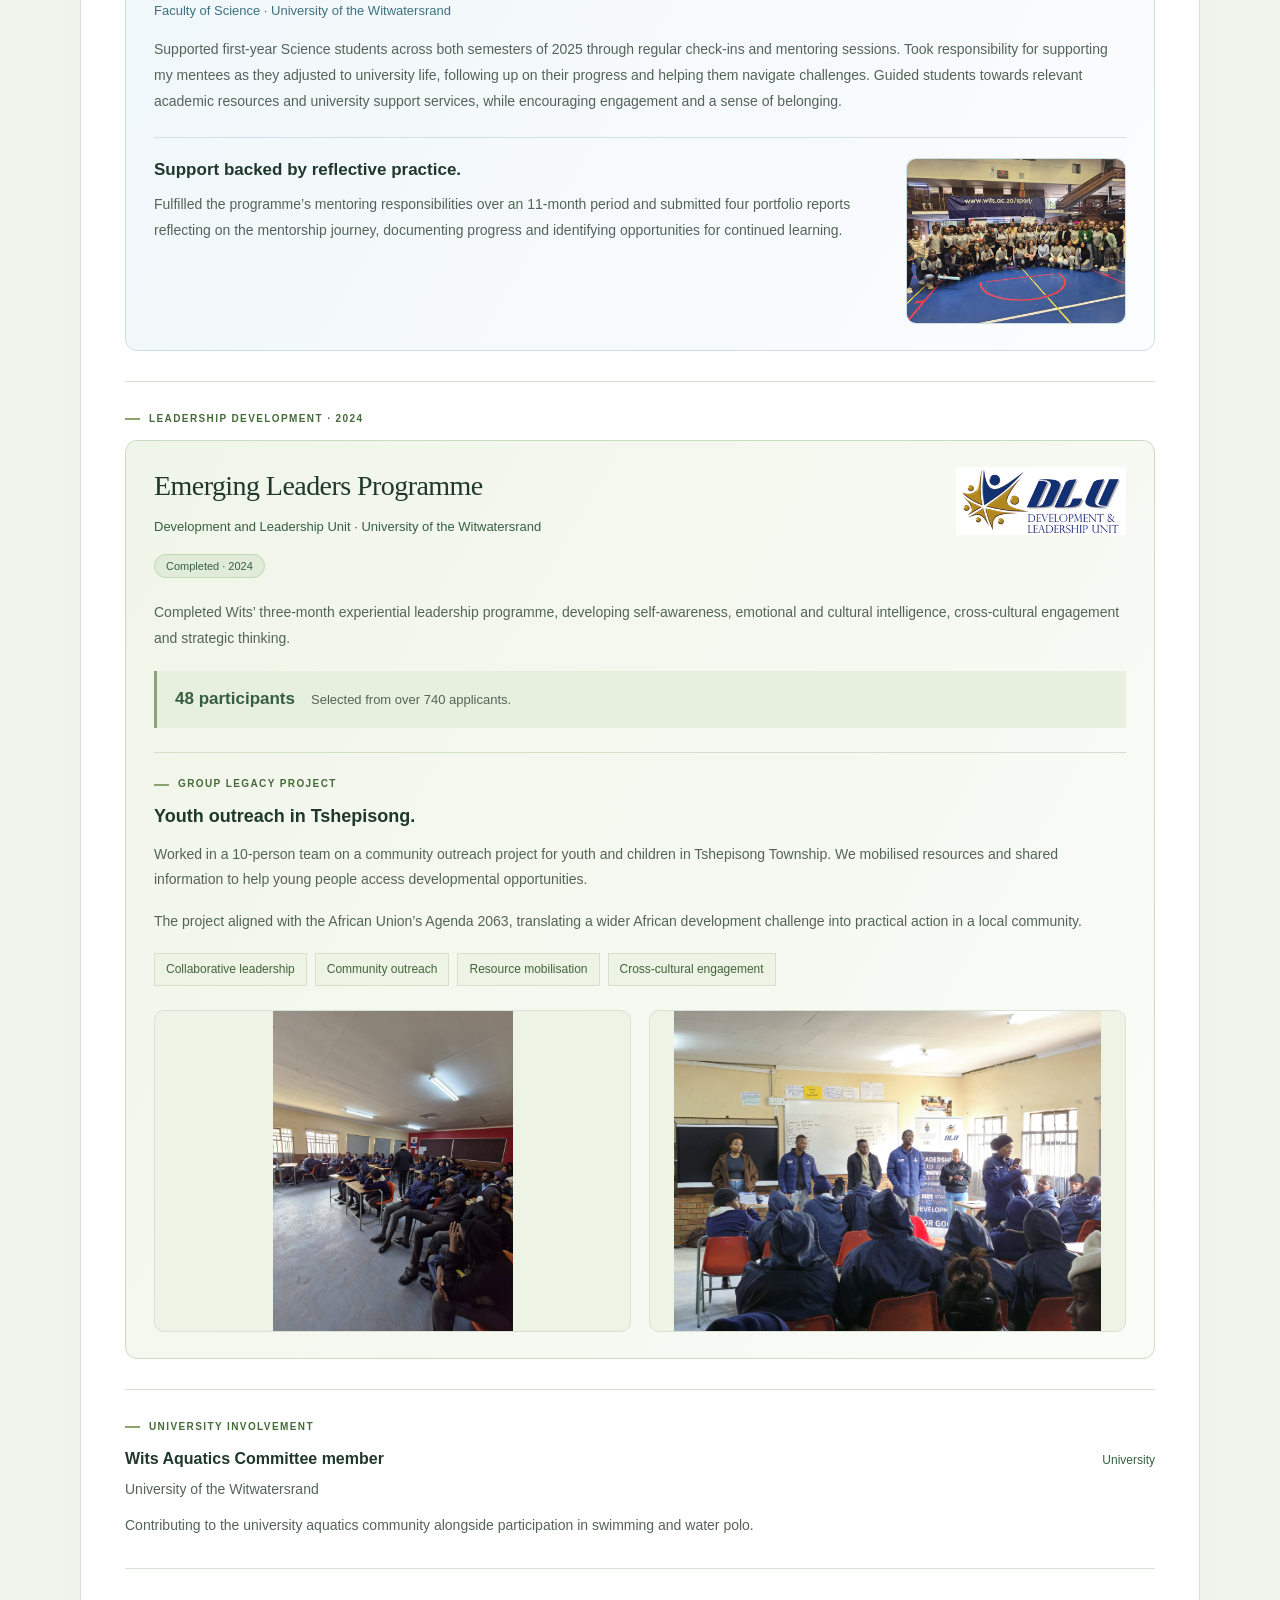
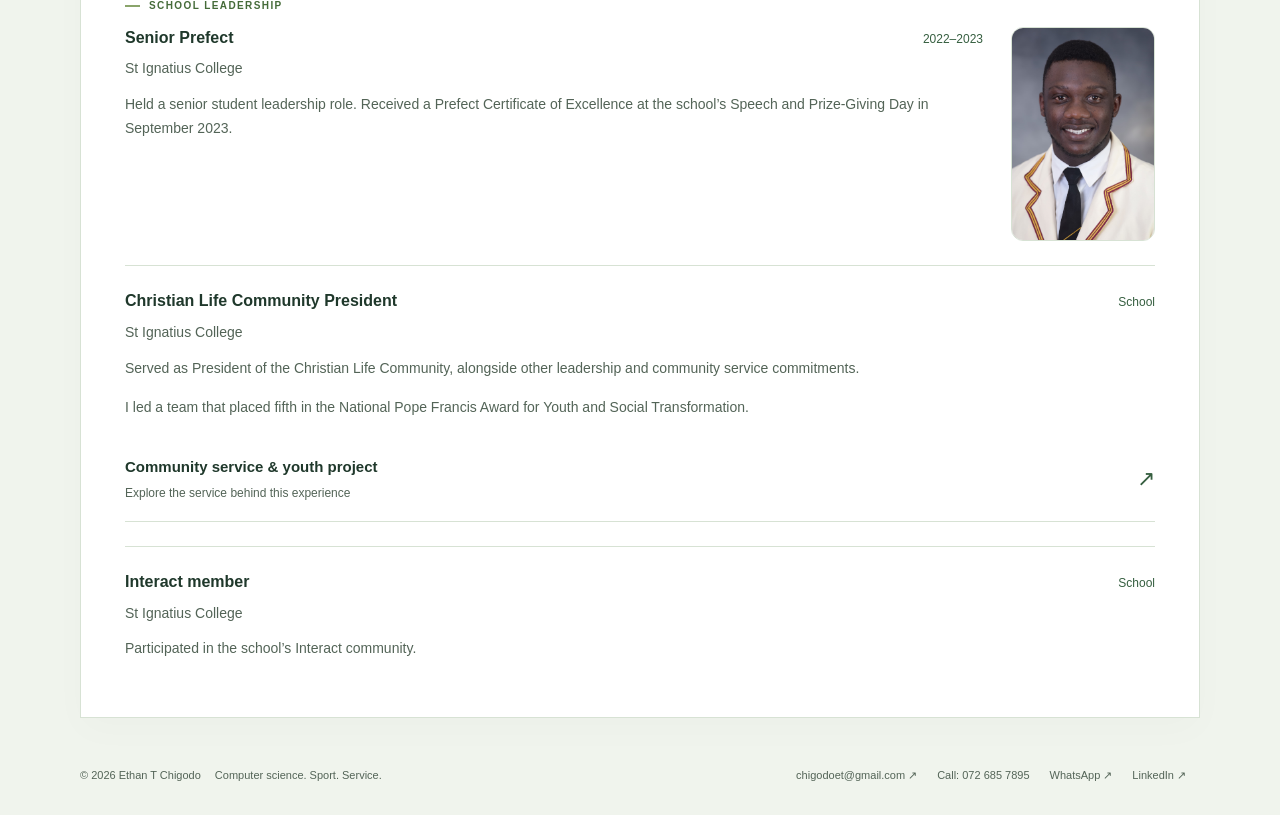
==== commit d1242bb5: "Move DLU logo to top-right of Emerging Leaders card" ====
--- a/activities.html
+++ b/activities.html
@@ -97,11 +97,12 @@
 .dlu-logo{display:block;width:220px;max-width:100%;height:auto;margin:16px 0 22px}@media(max-width:640px){.dlu-logo{width:190px}}@media print{.dlu-logo{width:45mm;break-inside:avoid}}
 .gts-brand-heading{display:flex;align-items:flex-start;gap:20px;margin-bottom:22px}.gts-wits-logo{display:block;width:48px;height:auto;flex:0 0 48px}.gts-heading-copy{flex:1;min-width:0}.gts-heading-copy .institution{margin-bottom:0}@media(max-width:640px){.gts-brand-heading{gap:14px}.gts-wits-logo{width:38px;flex-basis:38px}}@media print{.gts-wits-logo{width:12mm;flex-basis:12mm}}
 .mentor-reflection-with-photo{display:grid;grid-template-columns:minmax(0,1fr) 220px;gap:24px;align-items:start}.mentor-reflection-copy{min-width:0}.mentor-reflection-with-photo .mentor-group-photo{width:220px;max-width:100%;margin:0}.mentor-reflection-with-photo .mentor-group-photo img{width:100%;height:auto}@media(max-width:640px){.mentor-reflection-with-photo{grid-template-columns:minmax(0,1fr) 100px;gap:14px}.mentor-reflection-with-photo .mentor-group-photo{width:100px}}@media print{.mentor-reflection-with-photo{grid-template-columns:minmax(0,1fr) 42mm;gap:6mm;break-inside:avoid}.mentor-reflection-with-photo .mentor-group-photo{width:42mm}.mentor-reflection-with-photo .mentor-group-photo img{width:100%;max-height:none}}
+.elp-brand-heading{display:flex;align-items:flex-start;justify-content:space-between;gap:24px;margin-bottom:22px}.elp-heading-copy{flex:1;min-width:0}.elp-heading-copy h2{margin:0 0 12px}.elp-heading-copy .institution{margin-bottom:12px}.elp-brand-heading .dlu-logo{width:170px;max-width:none;height:auto;flex:0 0 170px;margin:0}@media(max-width:640px){.elp-brand-heading{gap:14px}.elp-brand-heading .dlu-logo{width:95px;flex-basis:95px}}@media print{.elp-brand-heading .dlu-logo{width:36mm;flex-basis:36mm}}
 </style></head>
 <body><a class="skip" href="#main">Skip to content</a><header class="masthead"><div class="wrap"><div class="topline"><span>Ethan T Chigodo / Portfolio</span><div class="header-contact" aria-label="Contact Ethan"><a href="mailto:chigodoet@gmail.com">Email <span aria-hidden="true">↗</span></a><a href="tel:+27726857895" aria-label="Call Ethan on +27 72 685 7895">Call</a><a href="https://wa.me/27726857895" aria-label="WhatsApp Ethan on +27 72 685 7895">WhatsApp</a><a href="https://www.linkedin.com/in/ethan-t-chigodo-1a5294336/" target="_blank" rel="noopener noreferrer" aria-label="Ethan T Chigodo on LinkedIn (opens in a new tab)">LinkedIn <span aria-hidden="true">↗</span></a></div></div><div class="identity"><div class="identity-copy"><p class="eyebrow">Get to know me</p><p class="name">Ethan T Chigodo<span aria-hidden="true">.</span></p><p class="role">BSc Computer Science · University of the Witwatersrand</p><p class="intro"><span class="profile-location">Johannesburg, Gauteng</span><span class="profile-summary">Swimming, water polo and 200+ supervised community service hours.</span></p><p class="print-contact"><a href="mailto:chigodoet@gmail.com">chigodoet@gmail.com</a> · <a href="tel:+27726857895">+27 72 685 7895</a> · <a href="https://wa.me/27726857895">WhatsApp</a> · <a href="https://www.linkedin.com/in/ethan-t-chigodo-1a5294336/">LinkedIn</a></p></div><div class="portrait"><button class="portrait-open" type="button" aria-label="Enlarge photo of Ethan T Chigodo" aria-haspopup="dialog" aria-controls="portrait-viewer"><img src="images/ethan-portrait.jpg" alt="Ethan T Chigodo" width="290" height="320" decoding="async" fetchpriority="high"></button></div></div></div></header><nav class="navbar" aria-label="Main navigation"><div class="wrap tabs"><a href="education.html?v=profile-20261021">Education</a><a href="projects.html?v=profile-20261021">Projects</a><a href="sports.html?v=profile-20261021">Sports</a><a href="activities.html?v=profile-20261021" aria-current="page">Activities</a><a href="volunteering.html?v=profile-20261021">Volunteering</a></div></nav>
 <main id="main" class="wrap document"><div class="document-top"><p>04 / Activities &nbsp; · &nbsp; The extended CV</p><button class="print" type="button" onclick="window.print()">Print this page</button></div><div class="layout layout-wide"><div class="content"><h1>Learning to lead by contributing.</h1><p class="lead">My experience includes student orientation, peer mentoring, leadership development, university sport and community outreach.</p><section class="section gts-section" id="gts-ambassador" aria-labelledby="gts-title"><p class="section-label">Student orientation · 2026</p><div class="elp-card gts-card"><div class="gts-brand-heading"><img class="gts-wits-logo" src="images/wits-crest.png" alt="University of the Witwatersrand crest" width="58" height="110" decoding="async"><div class="gts-heading-copy"><div class="entry-top"><h2 id="gts-title">Gateway to Success (GTS) Ambassador</h2><span class="elp-status">20 Jan–2 Feb 2026</span></div><p class="institution">Student Transitions and Persistence Unit · University of the Witwatersrand</p></div></div><p class="elp-intro">Supported first-year students during Wits’ two-week Gateway to Success orientation programme. Helped students navigate campus through tours, assisted with logistics, ushering and resources, and acted as a link between the programme and incoming students.</p><p class="elp-intro">Promoted a welcoming environment and introduced students to university support structures, including the First-Year Experience and FYE Mentorship programmes.</p><div class="mentor-reflection"><h3>Training for practical student support.</h3><p>Attended three training workshops covering communication, teamwork, ethical leadership, problem-solving, diversity and personal leadership in preparation for delivering the programme.</p><div class="student-support-training"><p><strong>Additional student-support training · 2025</strong></p><p>My Wits co-curricular transcript records two entries under “Guidelines to empower students who support students”:</p><ul><li>Empowered student support</li><li>Empowering student support</li></ul></div></div></div></section><section class="section mentor-section" id="fye-mentoring" aria-labelledby="mentor-title"><p class="section-label">Peer mentoring · 2025</p><div class="elp-card mentor-card"><div class="entry-top"><h2 id="mentor-title">First-Year Experience (FYE) Mentor</h2><span class="elp-status">2025 · 11 months</span></div><p class="institution">Faculty of Science · University of the Witwatersrand</p><p class="elp-intro">Supported first-year Science students across both semesters of 2025 through regular check-ins and mentoring sessions. Took responsibility for supporting my mentees as they adjusted to university life, following up on their progress and helping them navigate challenges. Guided students towards relevant academic resources and university support services, while encouraging engagement and a sense of belonging.</p><div class="mentor-reflection mentor-reflection-with-photo"><div class="mentor-reflection-copy"><h3>Support backed by reflective practice.</h3><p>Fulfilled the programme’s mentoring responsibilities over an 11-month period and submitted four portfolio reports reflecting on the mentorship journey, documenting progress and identifying opportunities for continued learning.</p></div><figure class="mentor-group-photo"><img src="images/fye-mentor-group-2025.jpg" alt="Group photo from the Wits First-Year Experience mentoring programme" width="1600" height="1200" loading="lazy" decoding="async"></figure></div></div></section><section class="section elp-section" id="emerging-leaders" aria-labelledby="elp-title">
 <p class="section-label">Leadership development · 2024</p>
-<div class="elp-card"><div class="entry-top"><h2 id="elp-title">Emerging Leaders Programme</h2><span class="elp-status">Completed · 2024</span></div><p class="institution">Development and Leadership Unit · University of the Witwatersrand</p><img class="dlu-logo" src="images/wits-dlu-logo.png" alt="DLU — Development and Leadership Unit" width="309" height="124" loading="lazy" decoding="async">
+<div class="elp-card"><div class="elp-brand-heading"><div class="elp-heading-copy"><h2 id="elp-title">Emerging Leaders Programme</h2><p class="institution">Development and Leadership Unit · University of the Witwatersrand</p><span class="elp-status">Completed · 2024</span></div><img class="dlu-logo" src="images/wits-dlu-logo.png" alt="DLU — Development and Leadership Unit" width="309" height="124" loading="lazy" decoding="async"></div>
 <p class="elp-intro">Completed Wits’ three-month experiential leadership programme, developing self-awareness, emotional and cultural intelligence, cross-cultural engagement and strategic thinking.</p>
 <p class="elp-selection"><strong>48 participants</strong><span>Selected from over 740 applicants.</span></p>
 <div class="elp-legacy"><p class="section-label">Group legacy project</p><h3>Youth outreach in Tshepisong.</h3><p>Worked in a 10-person team on a community outreach project for youth and children in Tshepisong Township. We mobilised resources and shared information to help young people access developmental opportunities.</p><p>The project aligned with the African Union’s Agenda 2063, translating a wider African development challenge into practical action in a local community.</p></div>
